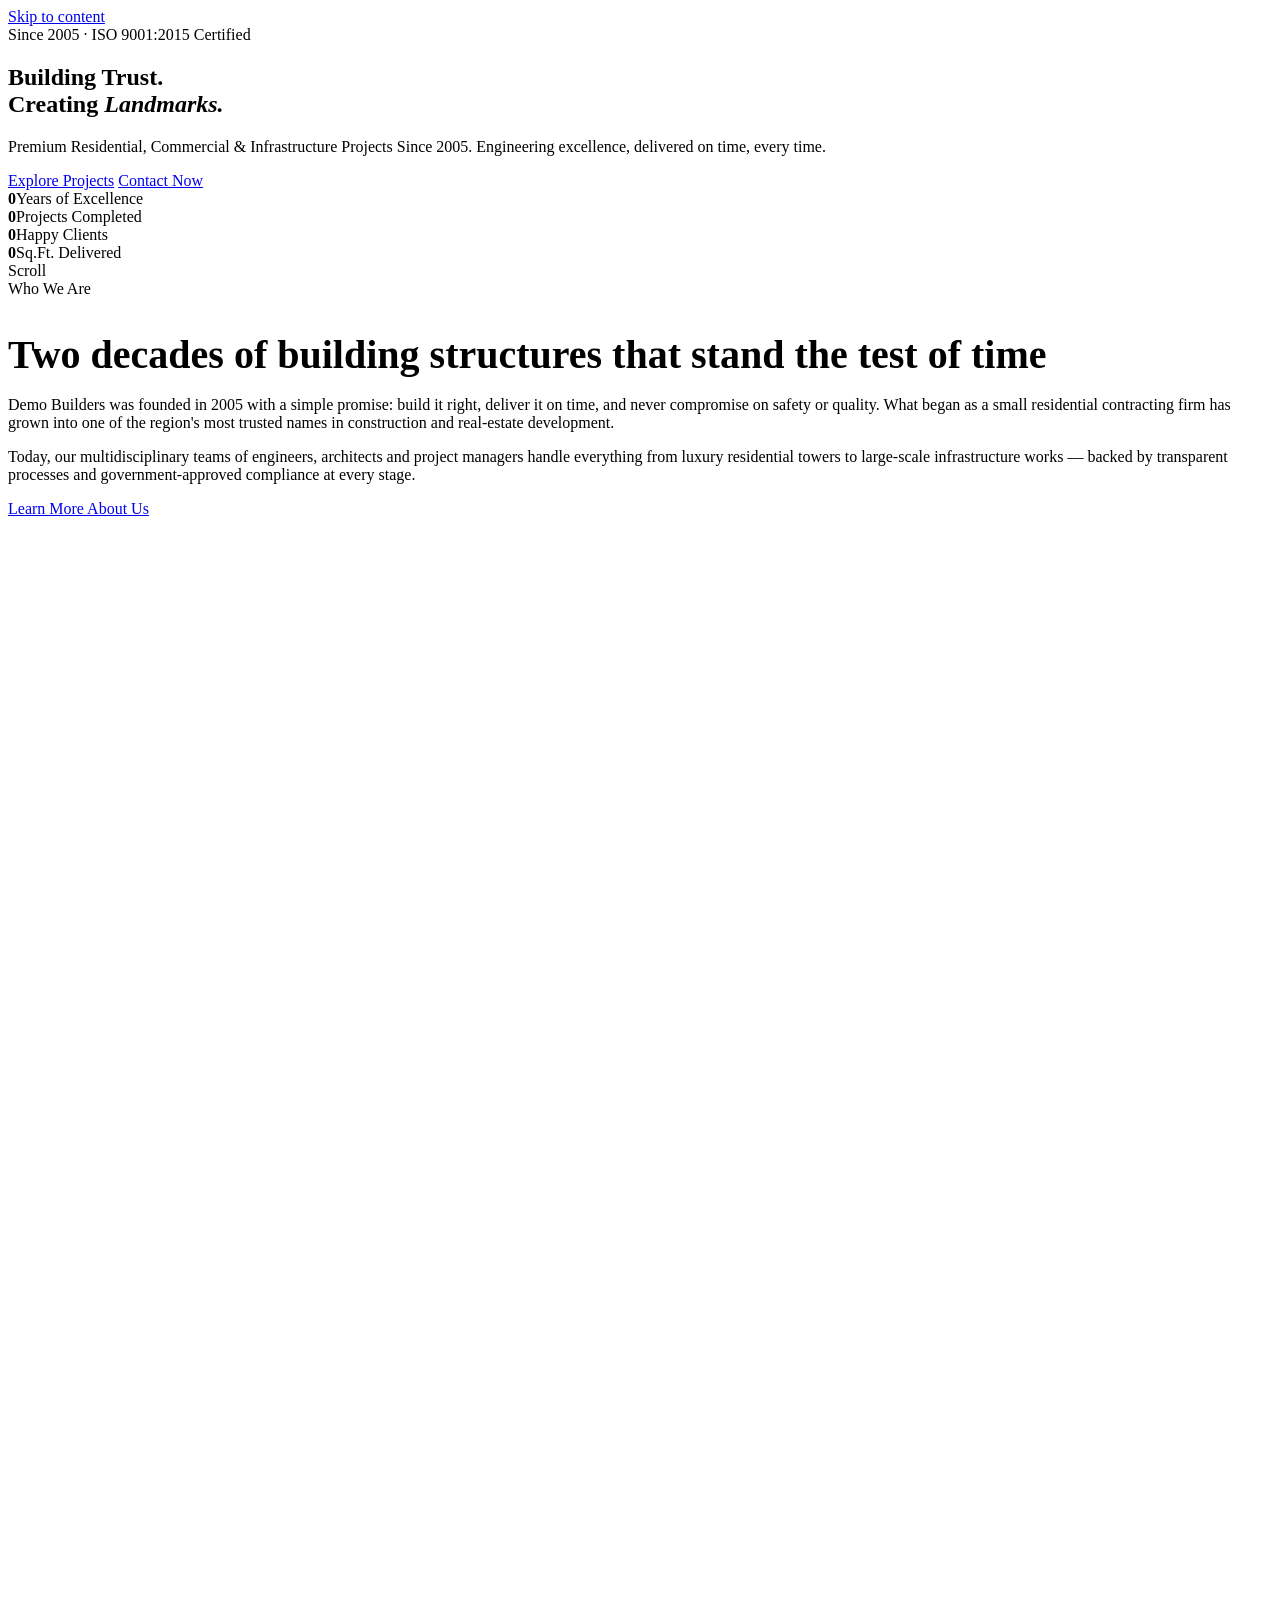
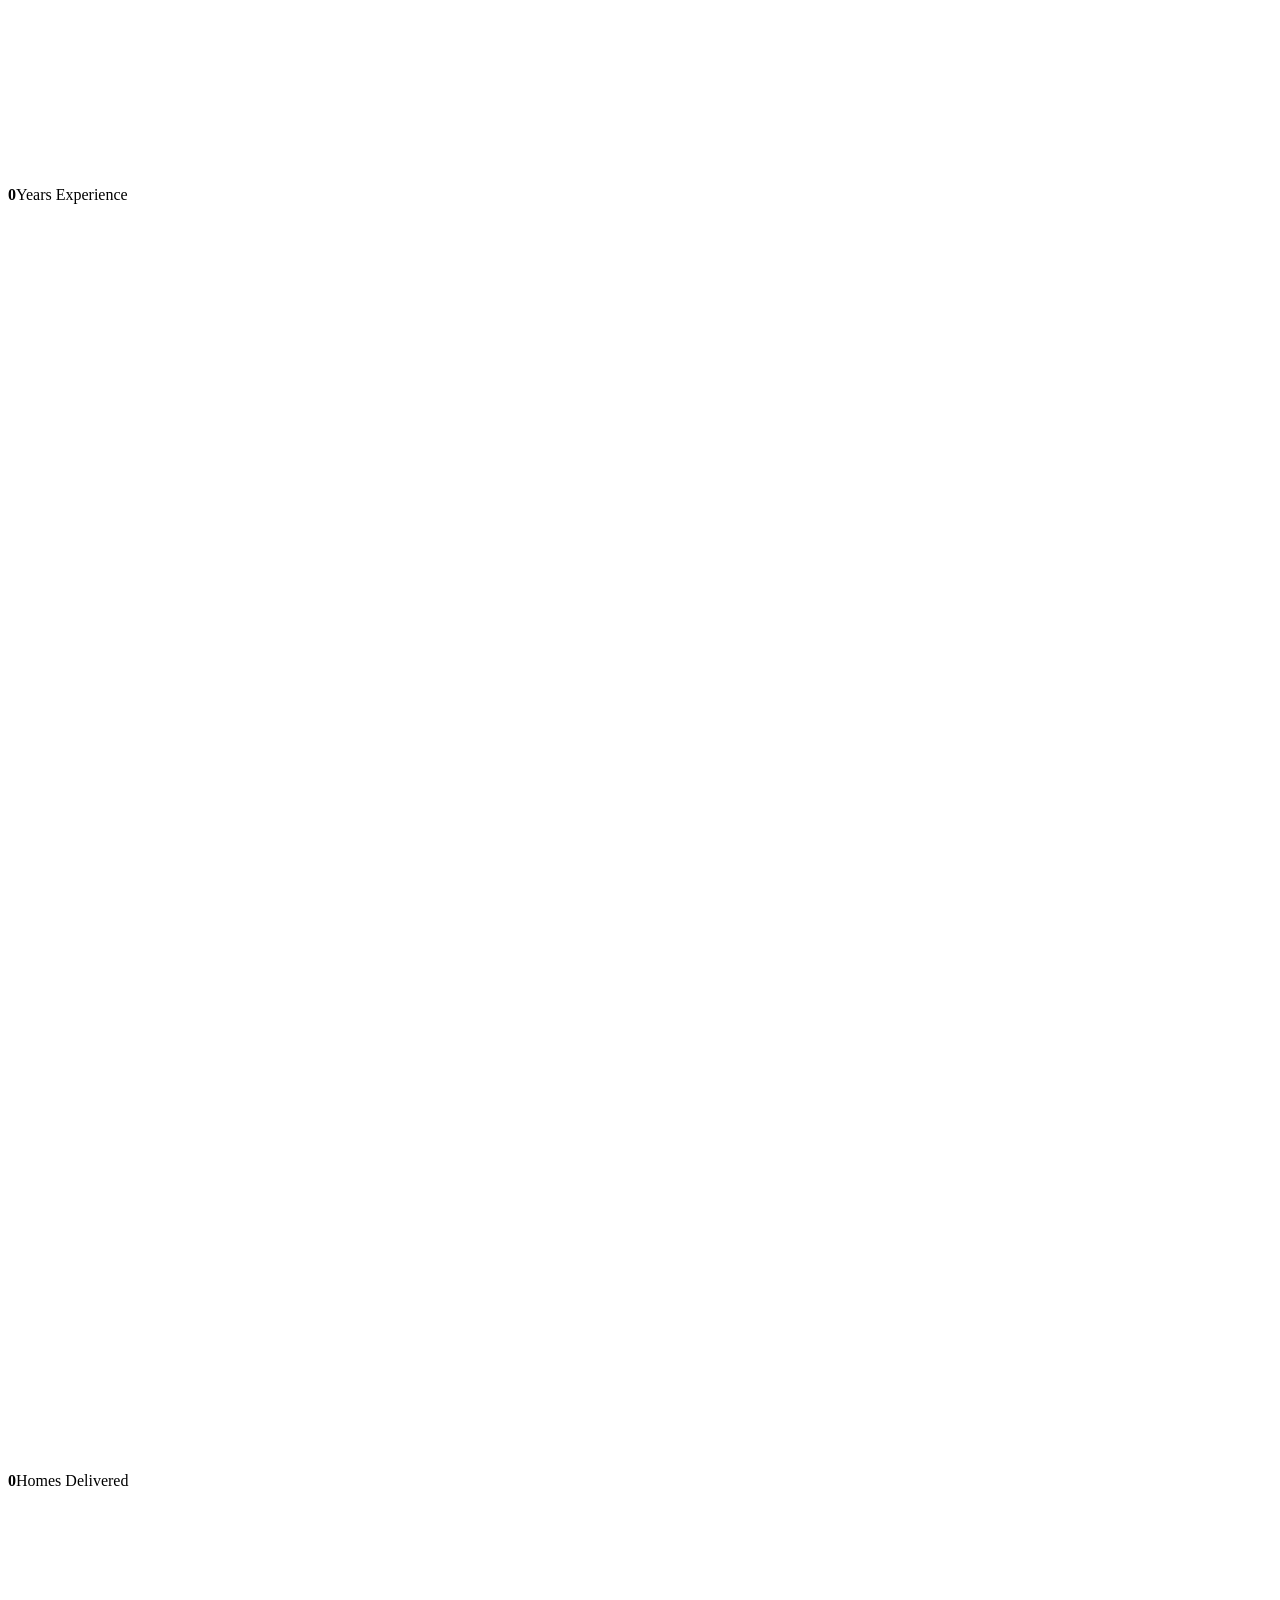
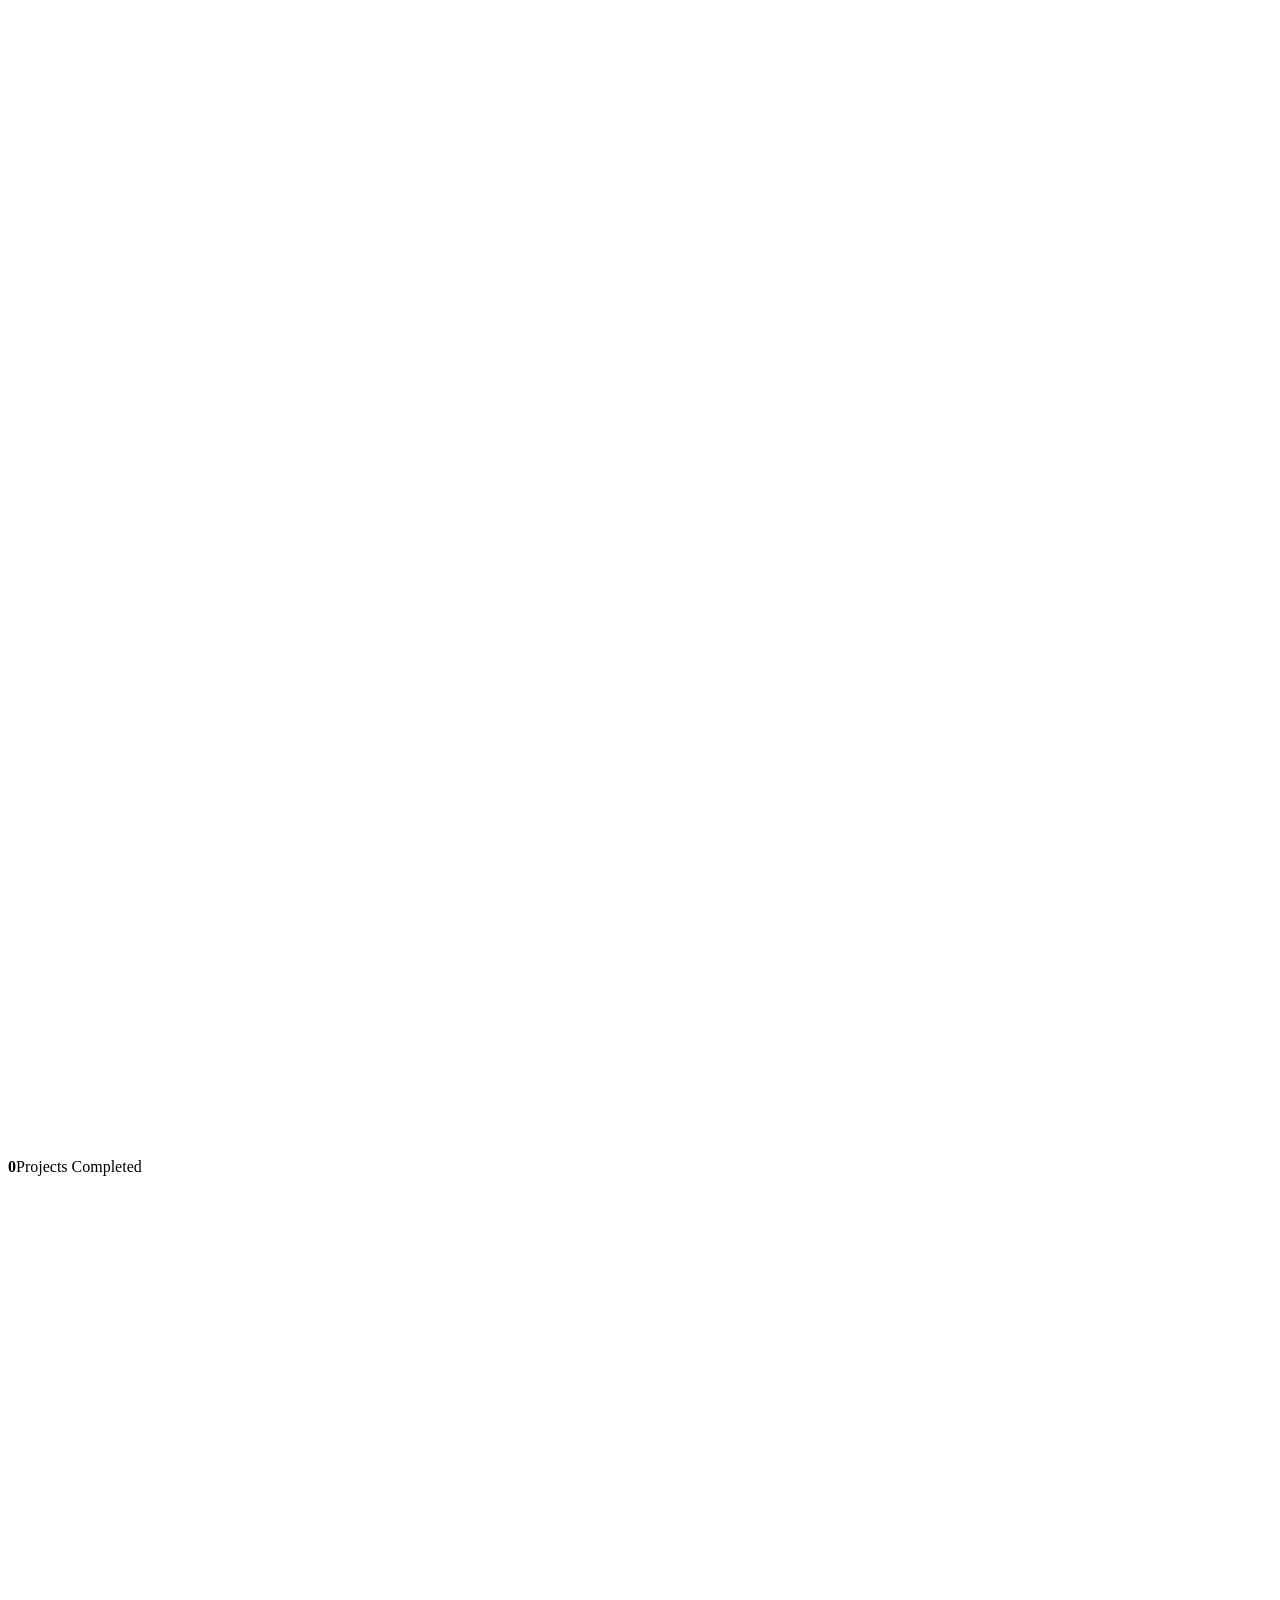
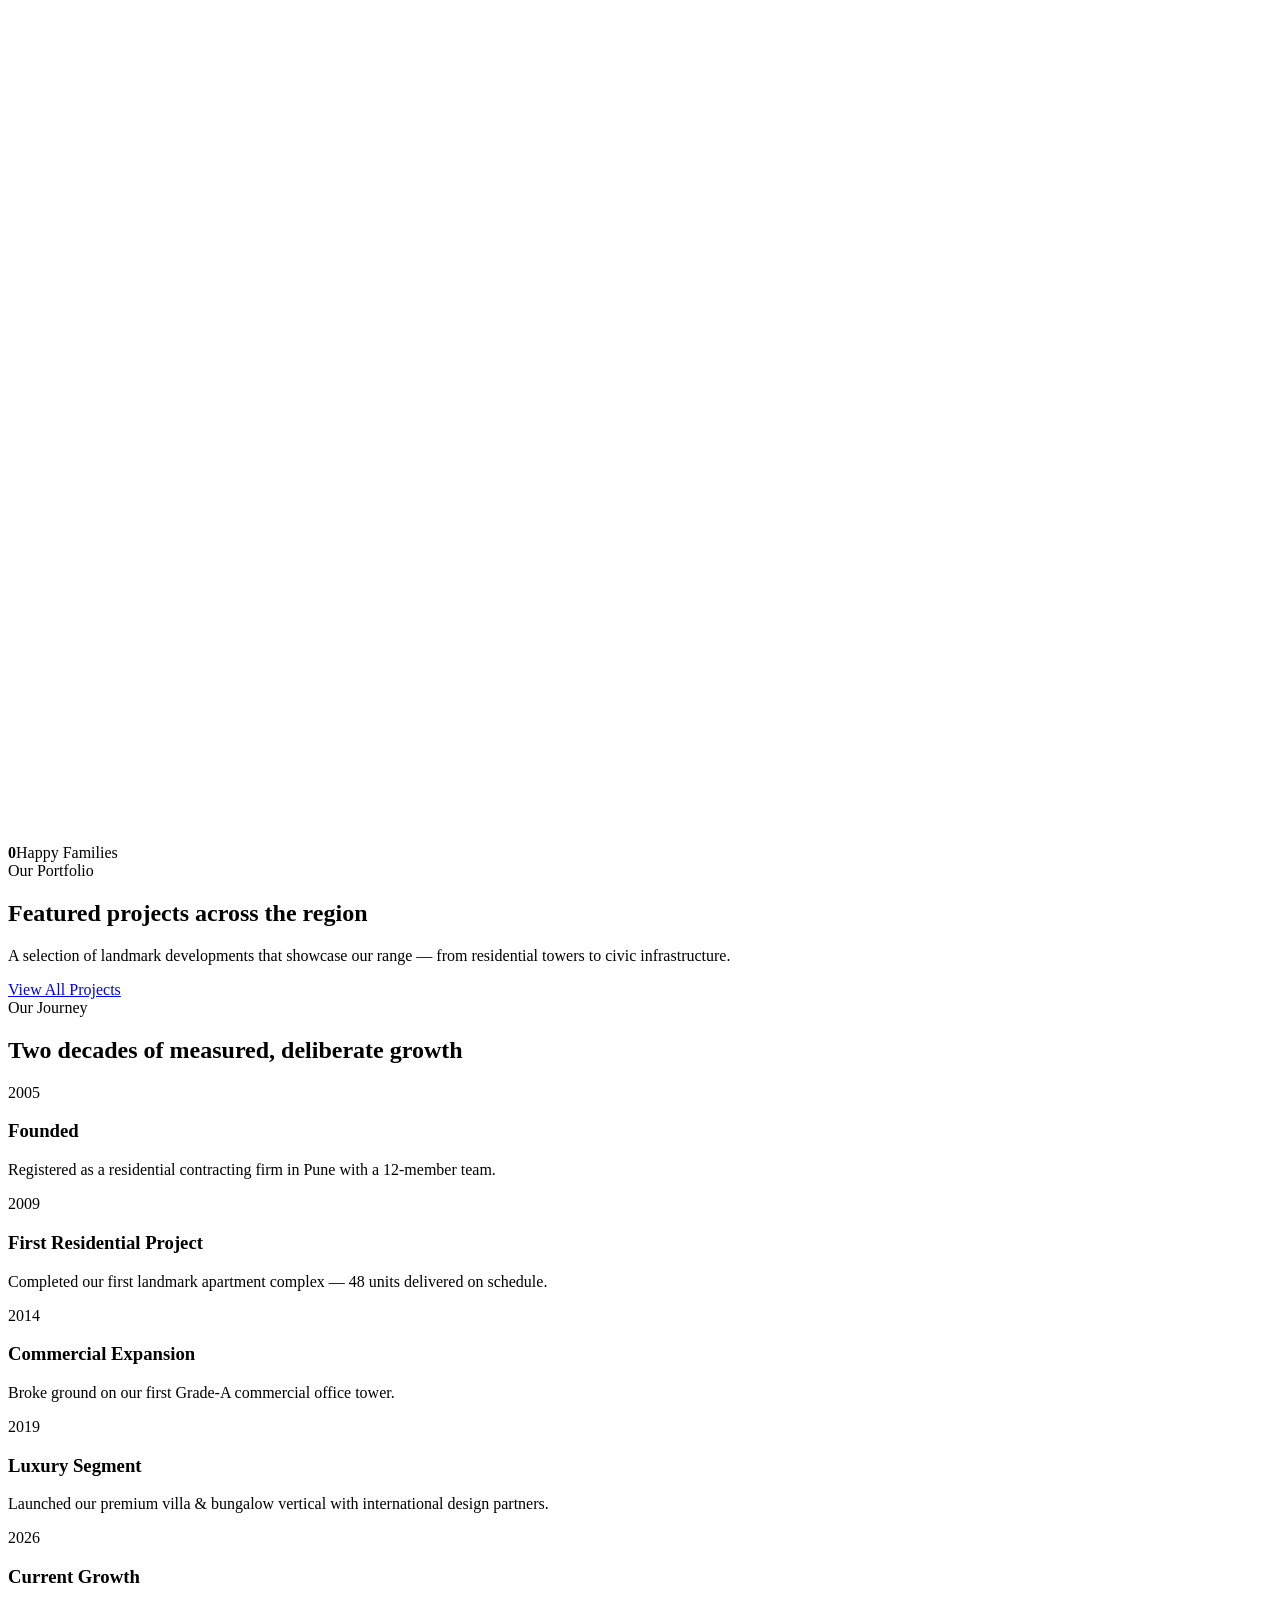
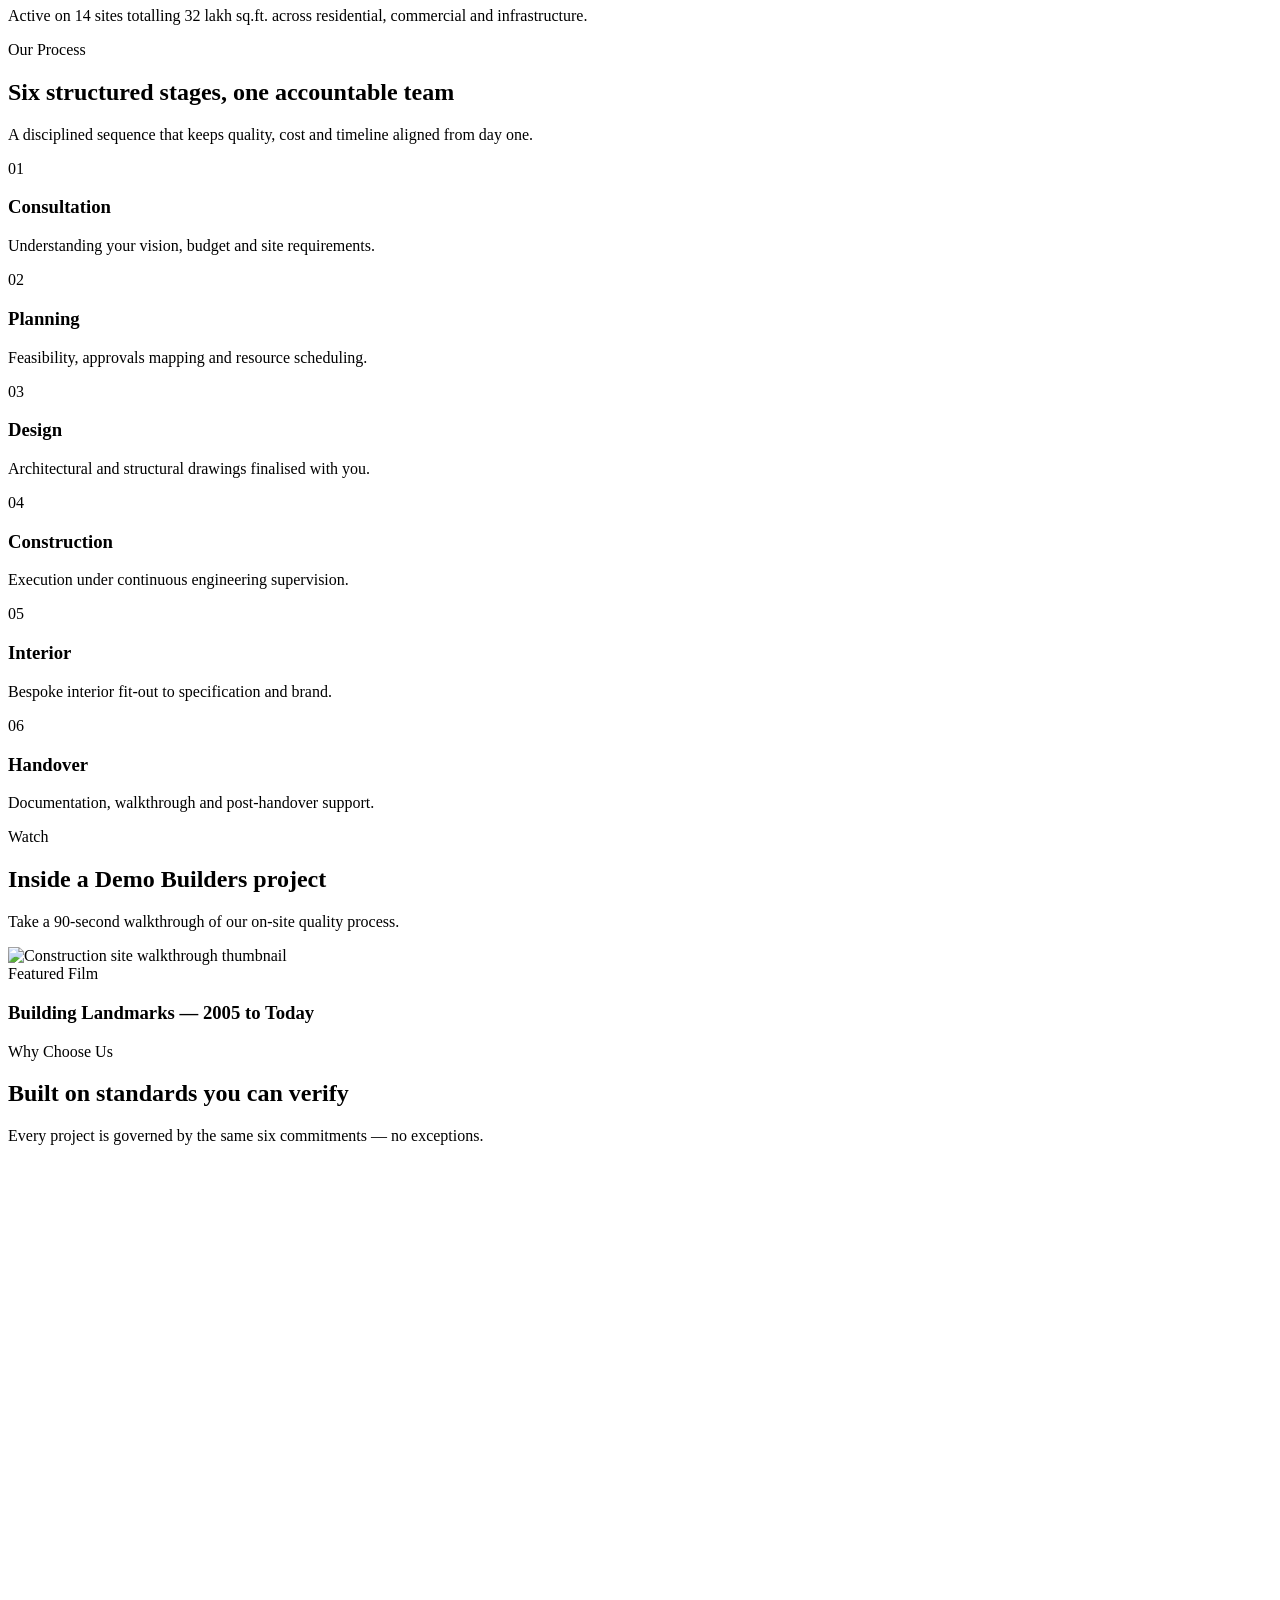
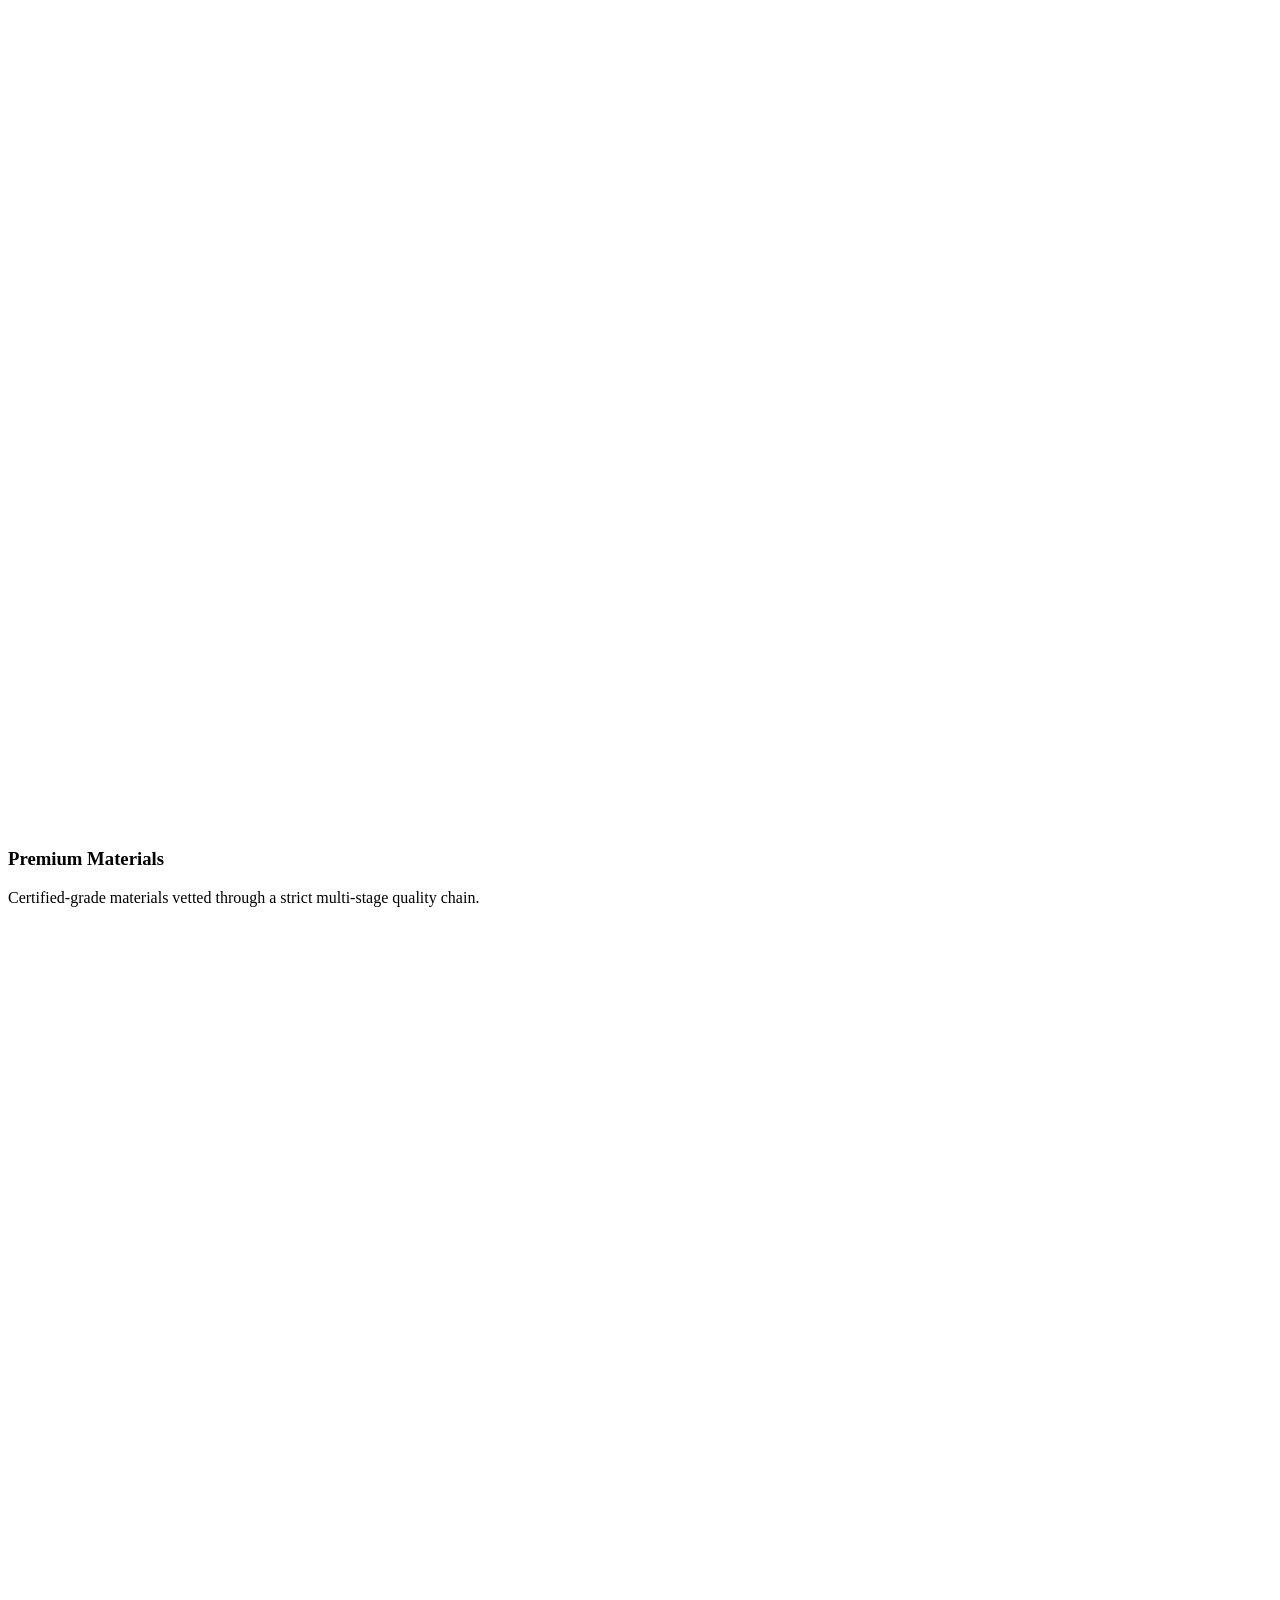
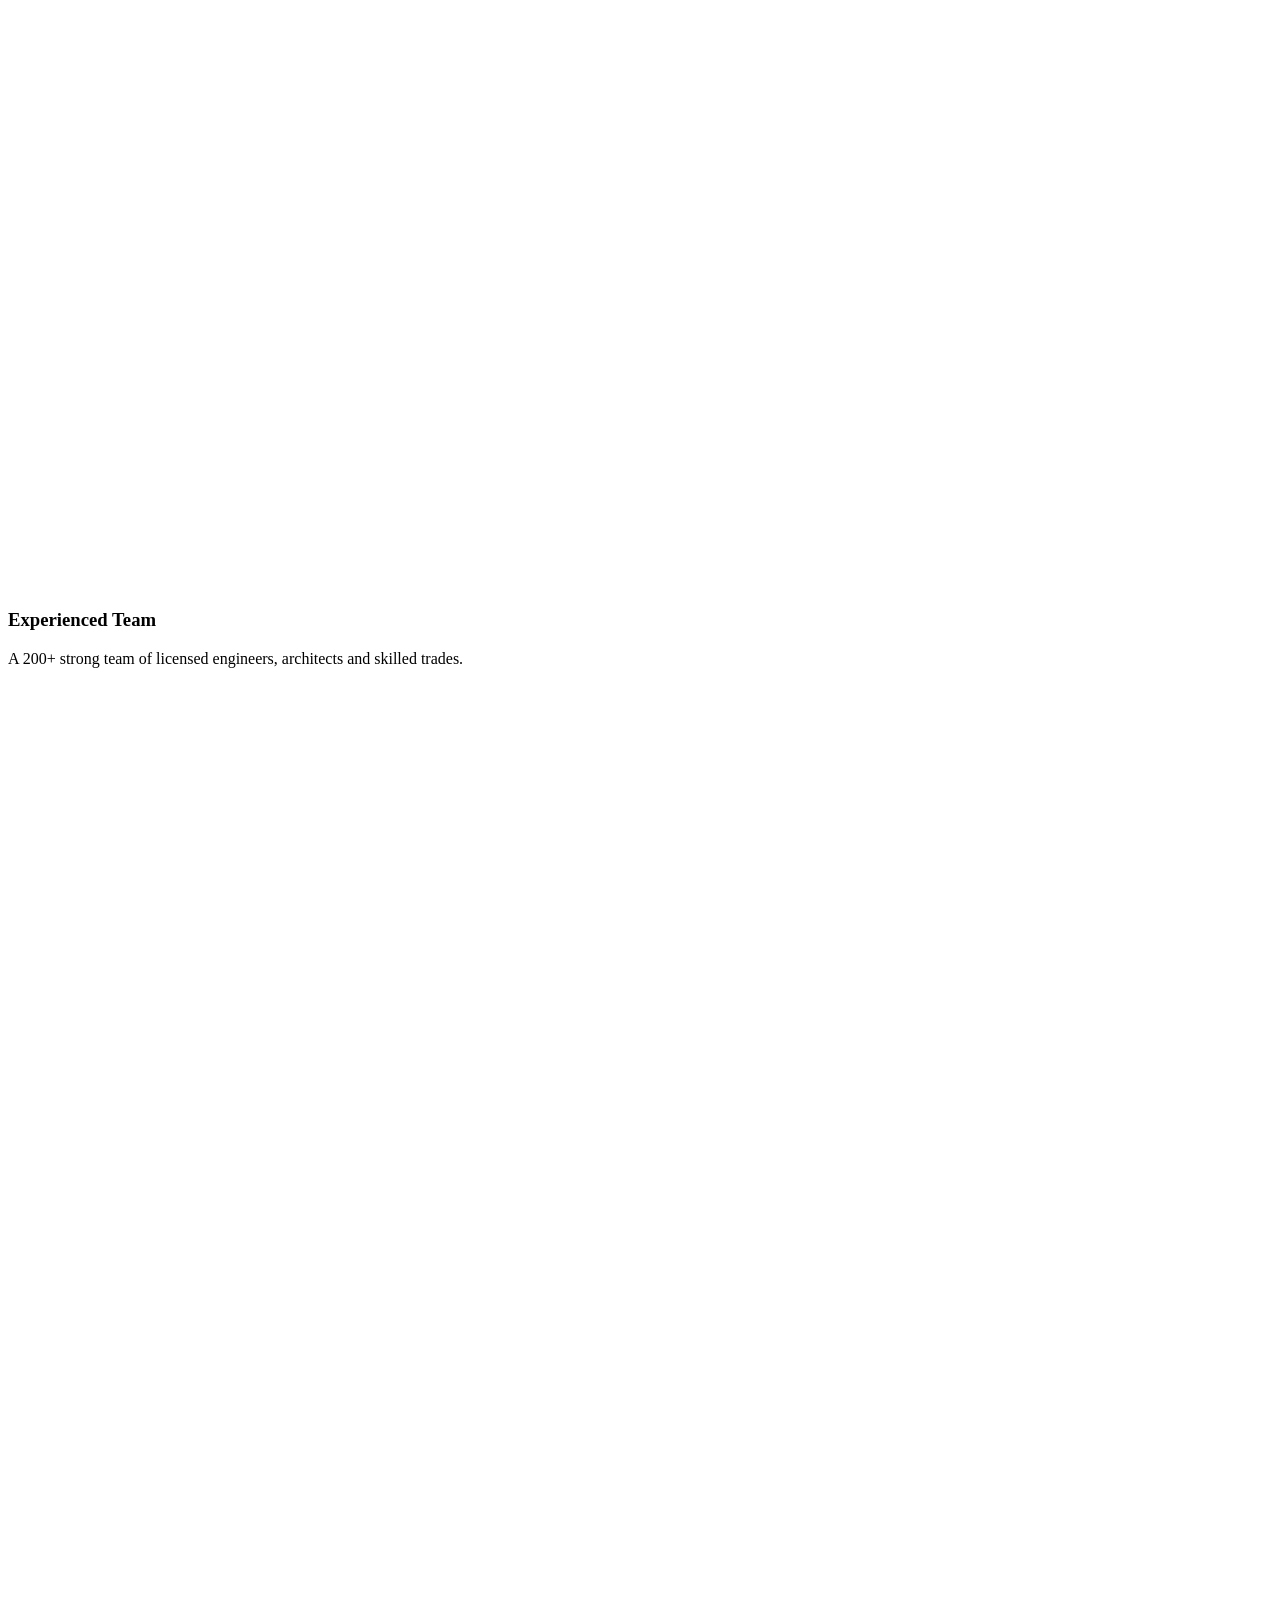
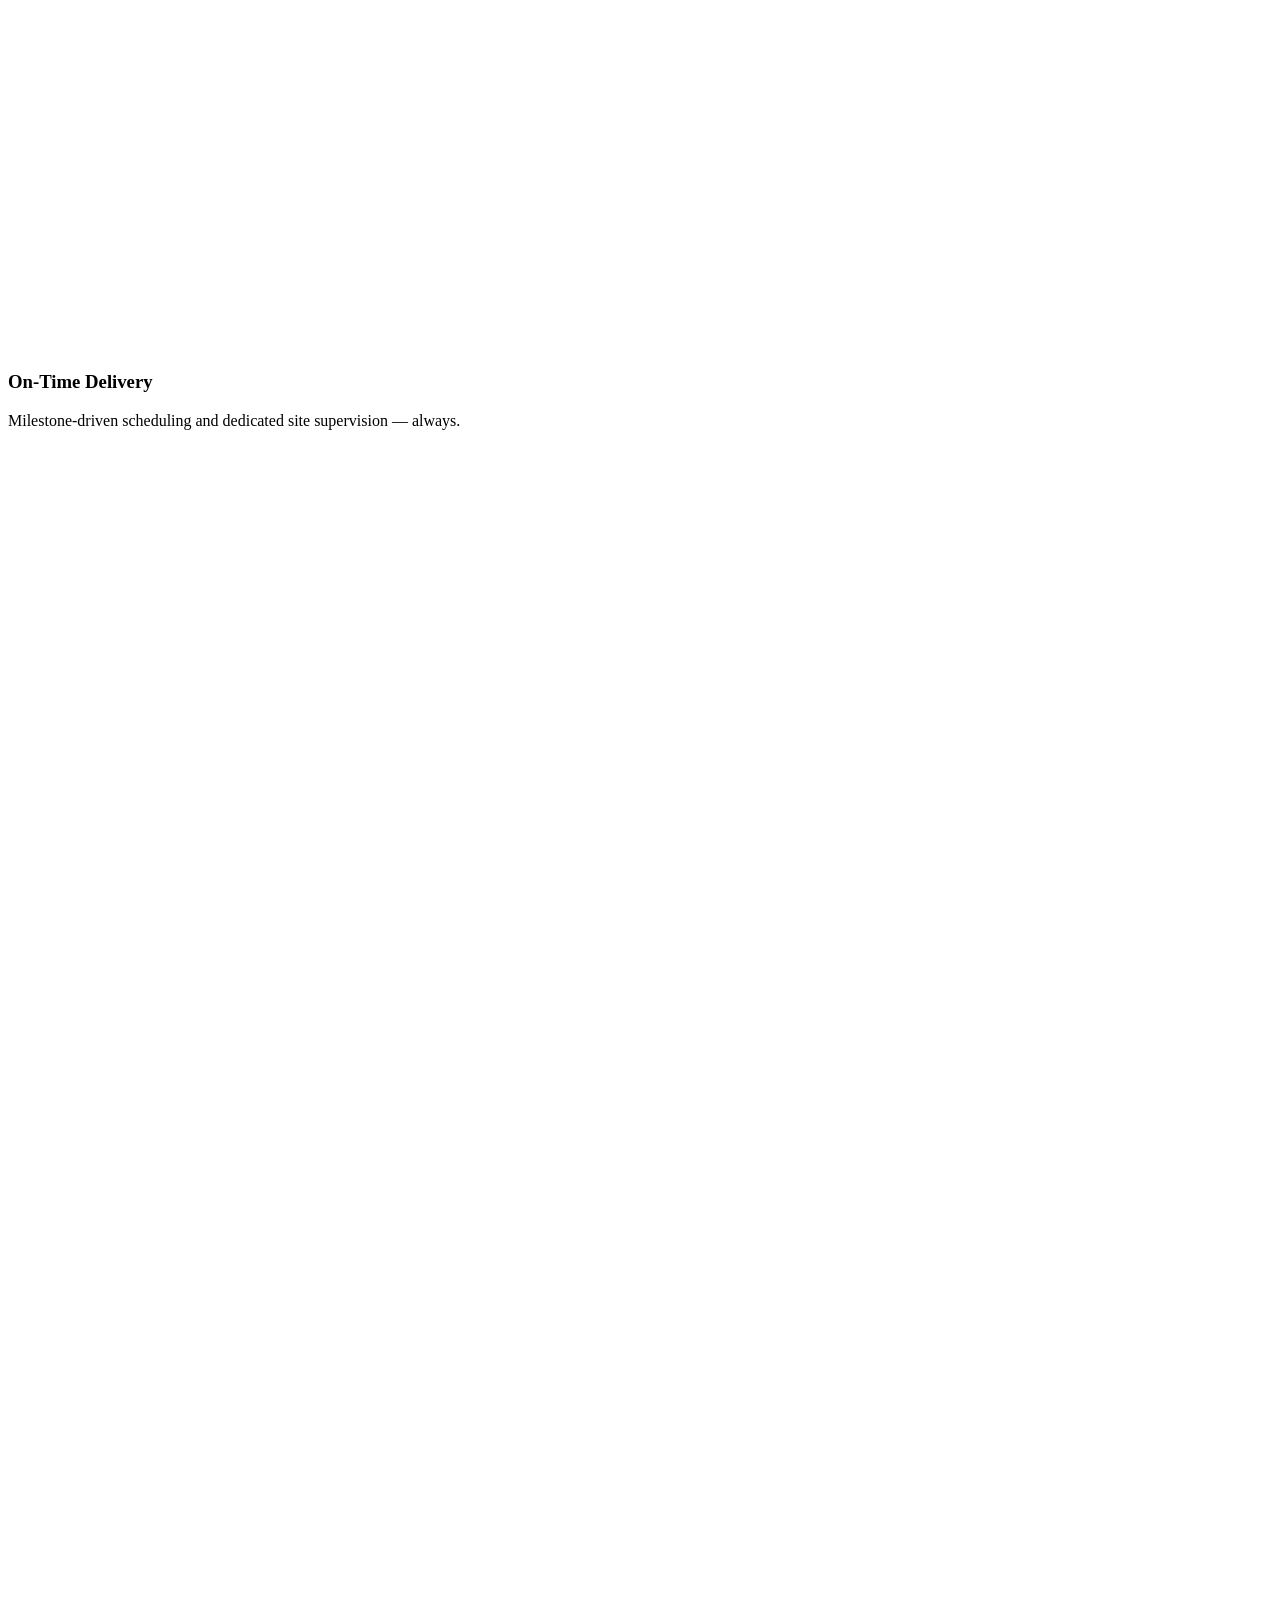
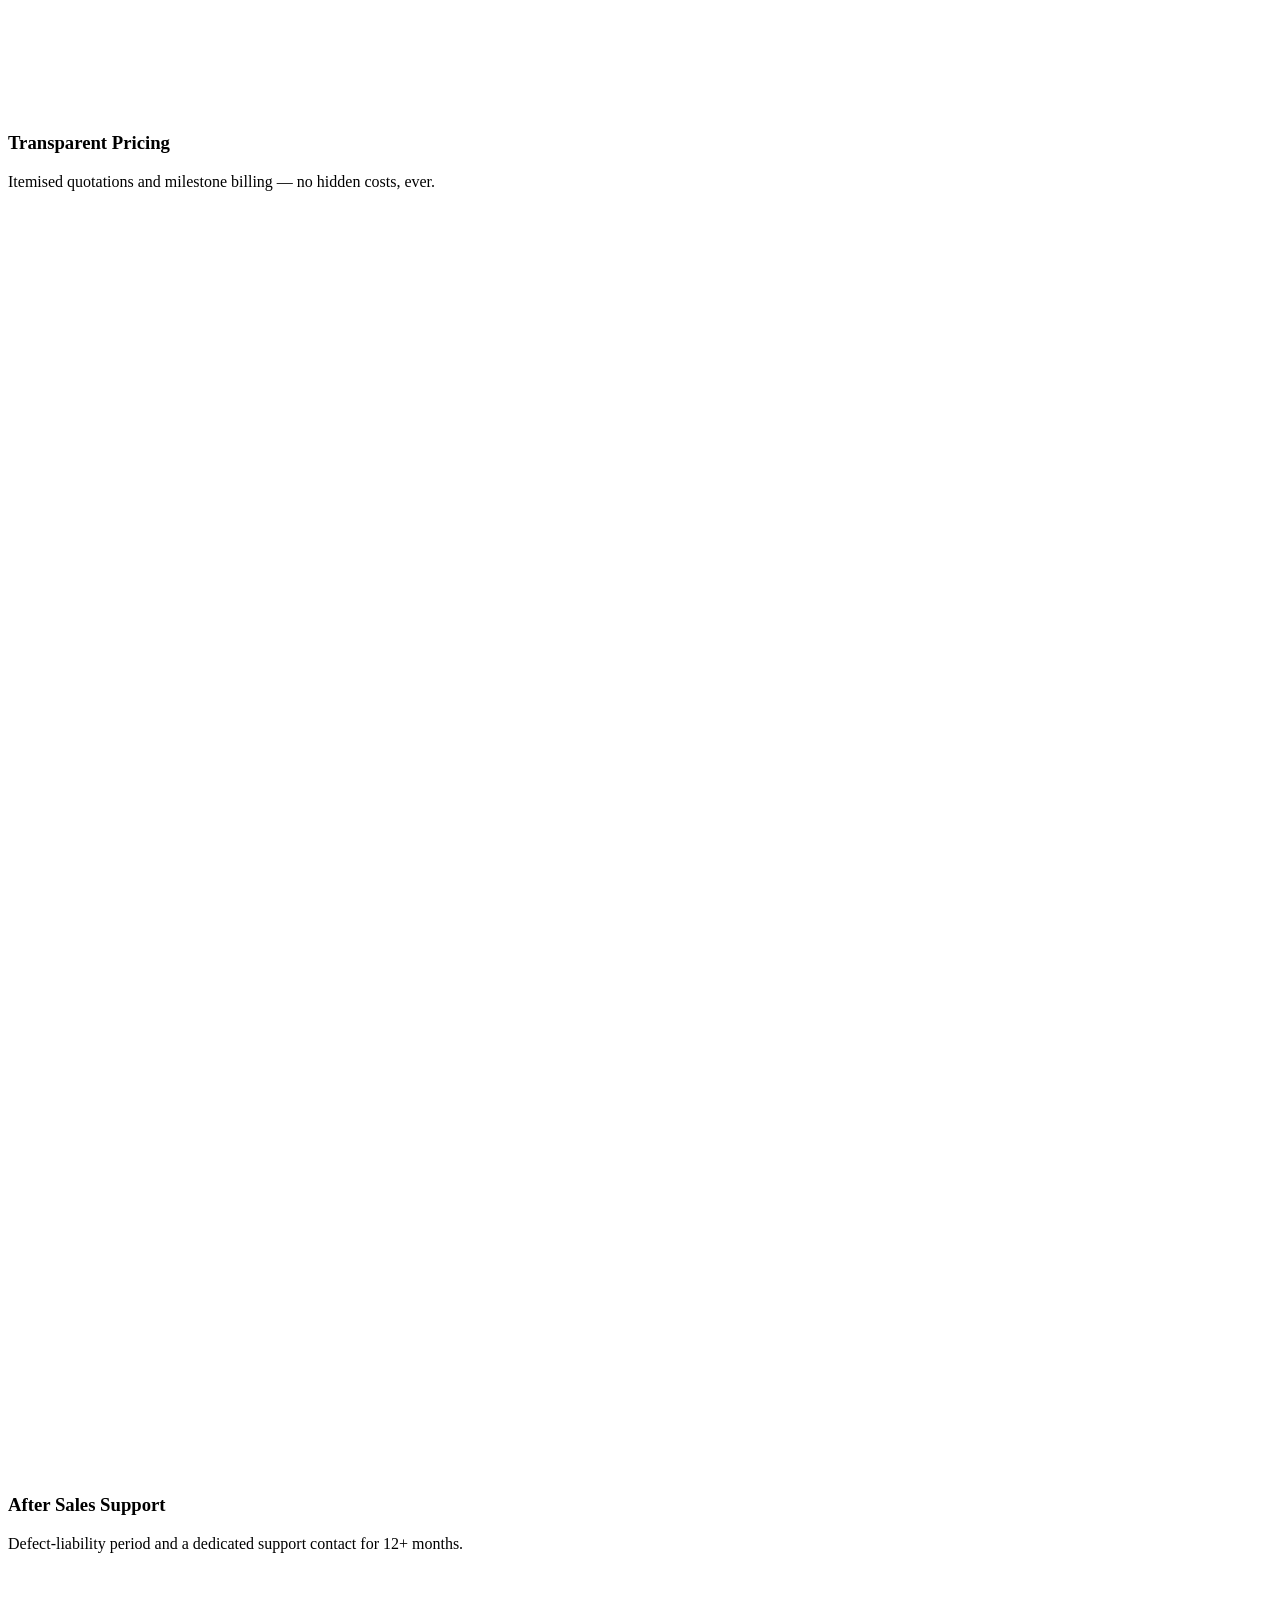
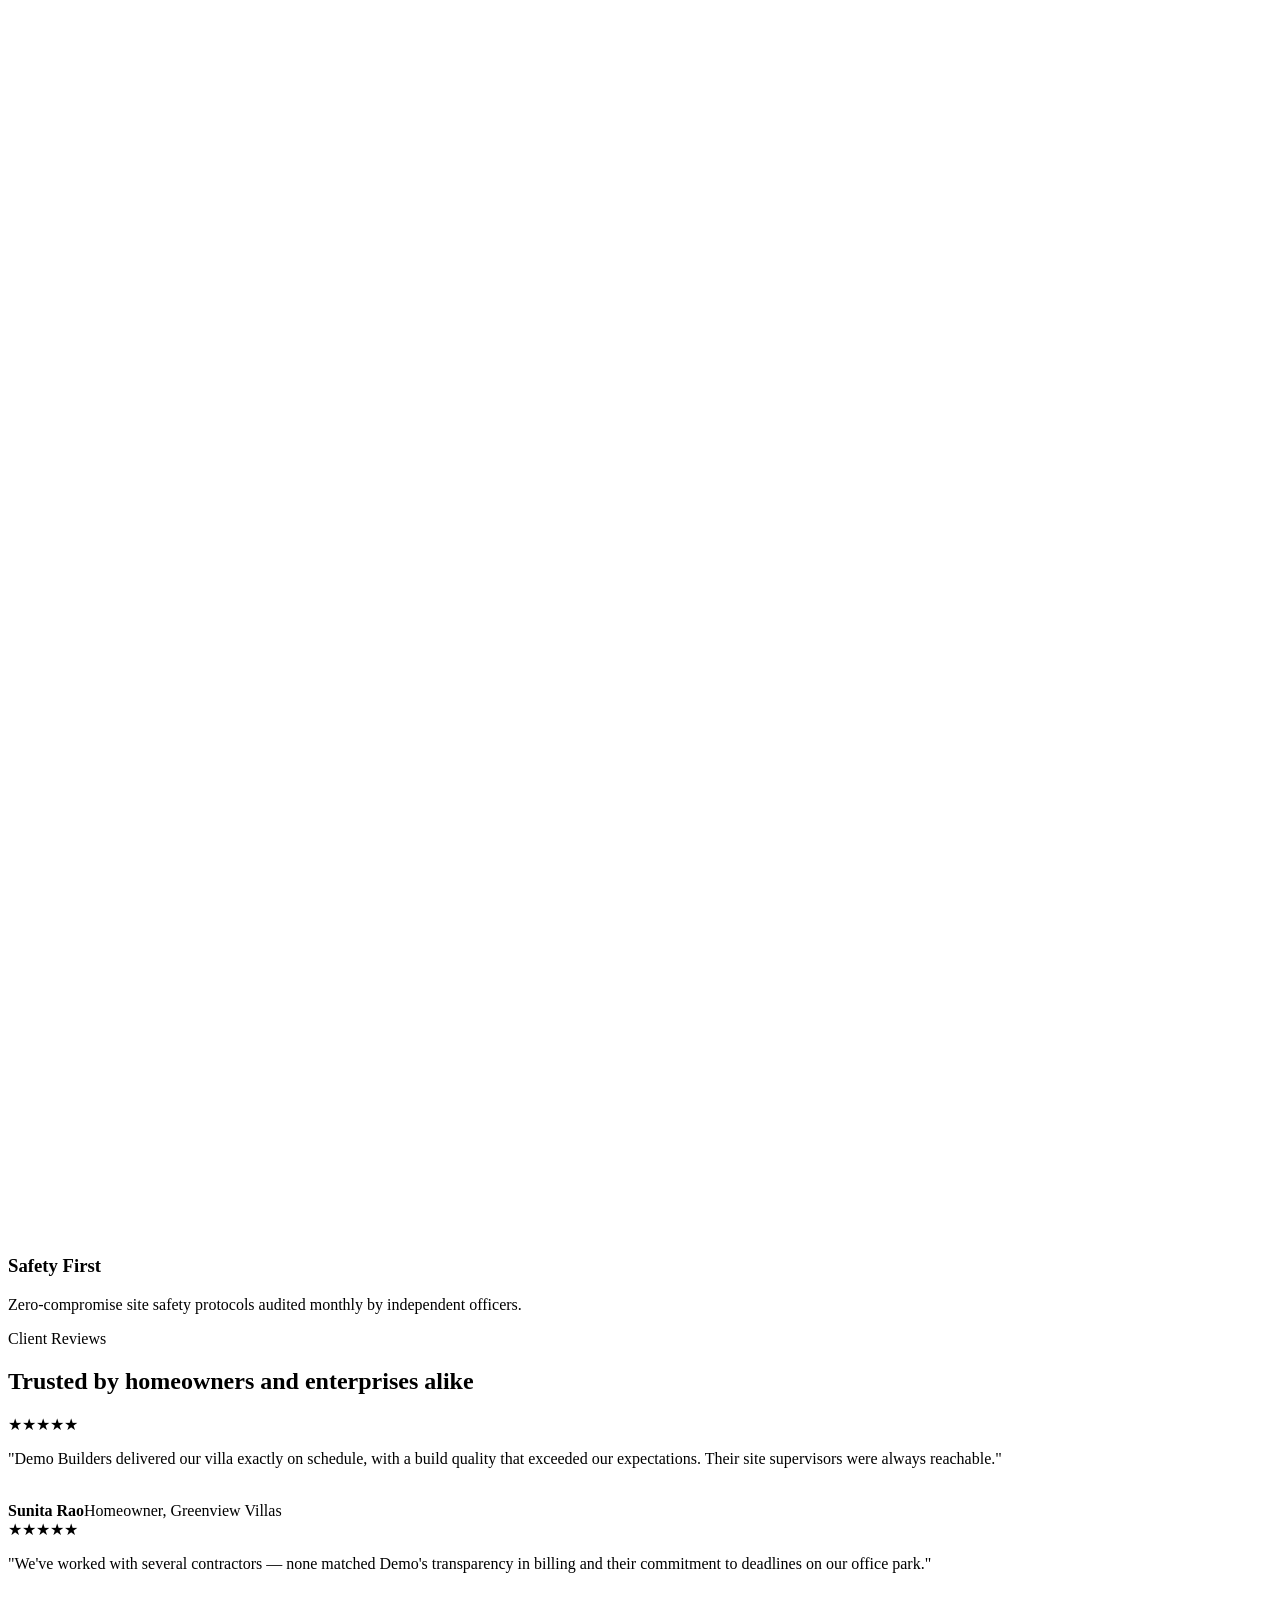
==== pages/index.html @ 952ab298 "Rename index.html to pages/index.html" ====
<!DOCTYPE html>
<html lang="en">
<head>
<meta charset="UTF-8">
<meta name="viewport" content="width=device-width, initial-scale=1.0">
<title>Demo Builders | Premium Construction & Real Estate Development Since 2005</title>
<meta name="description" content="Demo Builders — premier construction and real-estate development delivering residential, commercial and infrastructure projects since 2005. On-time delivery, quality materials, government-approved processes.">
<meta name="keywords" content="construction company, real estate developer, residential, commercial, infrastructure, interior design, renovation, Demo Builders">
<meta name="robots" content="index, follow">
<meta property="og:title" content="Demo Builders | Building Trust. Creating Landmarks.">
<meta property="og:description" content="Premium Residential, Commercial & Infrastructure Projects Since 2005.">
<meta property="og:type" content="website">
<link rel="canonical" href="index.html">
<link rel="preconnect" href="https://fonts.googleapis.com">
<link rel="preconnect" href="https://fonts.gstatic.com" crossorigin>
<link href="https://fonts.googleapis.com/css2?family=Fraunces:opsz,wght@9..144,300;9..144,400;9..144,500;9..144,600;9..144,700&family=Inter:wght@400;500;600;700;800&display=swap" rel="stylesheet">
<link rel="stylesheet" href="assets/styles.css">
<script type="application/ld+json">
{"@context":"https://schema.org","@type":"GeneralContractor","name":"Demo Builders","url":"/","telephone":"+91-78418-11323","priceRange":"$$$","address":{"@type":"PostalAddress","streetAddress":"Barafpada, Virar East","addressLocality":"Vasai-Virar","addressRegion":"Maharashtra","postalCode":"401305","addressCountry":"IN"},"foundingDate":"2005","areaServed":"IN"}
</script>
</head>
<body data-page="home">
<div data-include="preloader"></div>
<a href="#main" class="skip-link">Skip to content</a>
<div data-include="nav"></div>

<main id="main">

<!-- HERO -->
<section id="hero">
  <span class="hero-corner tl"></span>
  <span class="hero-corner br"></span>
  <div class="container hero-inner">
    <div class="hero-tag"><span class="dot"></span> Since 2005 · ISO 9001:2015 Certified</div>
    <h1>Building Trust.<br>Creating <em>Landmarks.</em></h1>
    <p class="sub">Premium Residential, Commercial &amp; Infrastructure Projects Since 2005. Engineering excellence, delivered on time, every time.</p>
    <div class="hero-ctas">
      <a href="projects.html" class="btn btn-gold">Explore Projects</a>
      <a href="contact.html" class="btn btn-outline">Contact Now</a>
    </div>
    <div class="hero-stats">
      <div class="hs"><strong data-count="20" data-suffix="+">0</strong><span>Years of Excellence</span></div>
      <div class="hs"><strong data-count="240" data-suffix="+">0</strong><span>Projects Completed</span></div>
      <div class="hs"><strong data-count="1800" data-suffix="+">0</strong><span>Happy Clients</span></div>
      <div class="hs"><strong data-count="12" data-suffix="M+">0</strong><span>Sq.Ft. Delivered</span></div>
    </div>
  </div>
  <div class="scroll-cue"><span>Scroll</span><span class="line"></span></div>
</section>

<!-- OVERVIEW -->
<section id="overview" class="section-pad">
  <div class="container overview-grid">
    <div class="overview-copy reveal">
      <div class="eyebrow">Who We Are</div>
      <h2 style="font-size:clamp(28px,4vw,40px); margin-bottom:18px;">Two decades of building structures that stand the test of time</h2>
      <p>Demo Builders was founded in 2005 with a simple promise: build it right, deliver it on time, and never compromise on safety or quality. What began as a small residential contracting firm has grown into one of the region's most trusted names in construction and real-estate development.</p>
      <p>Today, our multidisciplinary teams of engineers, architects and project managers handle everything from luxury residential towers to large-scale infrastructure works — backed by transparent processes and government-approved compliance at every stage.</p>
      <a href="about.html" class="btn btn-navy mt-40">Learn More About Us</a>
    </div>
    <div class="stat-grid reveal reveal-stagger">
      <div class="stat-card" style="--i:0">
        <div class="stat-icon"><svg viewBox="0 0 24 24" fill="none" stroke-width="1.8" stroke-linecap="round"><path d="M12 2l8 4v6c0 5-3.5 8.5-8 10-4.5-1.5-8-5-8-10V6l8-4z"/></svg></div>
        <strong data-count="20" data-suffix="+">0</strong><span>Years Experience</span>
      </div>
      <div class="stat-card" style="--i:1">
        <div class="stat-icon"><svg viewBox="0 0 24 24" fill="none" stroke-width="1.8" stroke-linecap="round"><path d="M3 21h18M5 21V7l7-4 7 4v14M9 21v-6h6v6"/></svg></div>
        <strong data-count="150" data-suffix="+">0</strong><span>Homes Delivered</span>
      </div>
      <div class="stat-card" style="--i:2">
        <div class="stat-icon"><svg viewBox="0 0 24 24" fill="none" stroke-width="1.8" stroke-linecap="round"><path d="M17 21v-2a4 4 0 0 0-4-4H5a4 4 0 0 0-4 4v2M9 11a4 4 0 1 0 0-8 4 4 0 0 0 0 8z"/></svg></div>
        <strong data-count="35" data-suffix="+">0</strong><span>Projects Completed</span>
      </div>
      <div class="stat-card" style="--i:3">
        <div class="stat-icon"><svg viewBox="0 0 24 24" fill="none" stroke-width="1.8" stroke-linecap="round"><path d="M3 3h18v18H3zM3 9h18M9 21V9"/></svg></div>
        <strong data-count="500" data-suffix="+">0</strong><span>Happy Families</span>
      </div>
    </div>
  </div>
</section>

<!-- FEATURED PROJECTS (dynamic from data.js) -->
<section id="projects" class="section-pad" style="background:var(--paper);">
  <div class="container">
    <div class="section-head center reveal">
      <div class="eyebrow">Our Portfolio</div>
      <h2>Featured projects across the region</h2>
      <p>A selection of landmark developments that showcase our range — from residential towers to civic infrastructure.</p>
    </div>
    <div class="projects-grid reveal reveal-stagger" id="featuredProjects"></div>
    <div class="text-center mt-40">
      <a href="projects.html" class="btn btn-ghost">View All Projects</a>
    </div>
  </div>
</section>

<!-- COMPANY TIMELINE -->
<section class="section-pad">
  <div class="container">
    <div class="section-head center reveal">
      <div class="eyebrow">Our Journey</div>
      <h2>Two decades of measured, deliberate growth</h2>
    </div>
    <div class="timeline reveal">
      <div class="tl-item"><div class="tl-year">2005</div><h3>Founded</h3><p>Registered as a residential contracting firm in Pune with a 12-member team.</p></div>
      <div class="tl-item"><div class="tl-year">2009</div><h3>First Residential Project</h3><p>Completed our first landmark apartment complex — 48 units delivered on schedule.</p></div>
      <div class="tl-item"><div class="tl-year">2014</div><h3>Commercial Expansion</h3><p>Broke ground on our first Grade-A commercial office tower.</p></div>
      <div class="tl-item"><div class="tl-year">2019</div><h3>Luxury Segment</h3><p>Launched our premium villa &amp; bungalow vertical with international design partners.</p></div>
      <div class="tl-item"><div class="tl-year">2026</div><h3>Current Growth</h3><p>Active on 14 sites totalling 32 lakh sq.ft. across residential, commercial and infrastructure.</p></div>
    </div>
  </div>
</section>

<!-- PROCESS -->
<section id="process" class="section-pad">
  <div class="container">
    <div class="section-head center reveal">
      <div class="eyebrow">Our Process</div>
      <h2>Six structured stages, one accountable team</h2>
      <p>A disciplined sequence that keeps quality, cost and timeline aligned from day one.</p>
    </div>
    <div class="process-track reveal">
      <div class="process-line"></div>
      <div class="process-grid">
        <div class="process-step"><div class="proc-num">01</div><h3>Consultation</h3><p>Understanding your vision, budget and site requirements.</p></div>
        <div class="process-step"><div class="proc-num">02</div><h3>Planning</h3><p>Feasibility, approvals mapping and resource scheduling.</p></div>
        <div class="process-step"><div class="proc-num">03</div><h3>Design</h3><p>Architectural and structural drawings finalised with you.</p></div>
        <div class="process-step"><div class="proc-num">04</div><h3>Construction</h3><p>Execution under continuous engineering supervision.</p></div>
        <div class="process-step"><div class="proc-num">05</div><h3>Interior</h3><p>Bespoke interior fit-out to specification and brand.</p></div>
        <div class="process-step"><div class="proc-num">06</div><h3>Handover</h3><p>Documentation, walkthrough and post-handover support.</p></div>
      </div>
    </div>
  </div>
</section>

<!-- FEATURED VIDEO -->
<section class="section-pad" style="background:var(--paper);">
  <div class="container">
    <div class="section-head center reveal">
      <div class="eyebrow">Watch</div>
      <h2>Inside a Demo Builders project</h2>
      <p>Take a 90-second walkthrough of our on-site quality process.</p>
    </div>
    <div class="feat-video reveal" data-video="dQw4w9WgXcQ">
      <img src="https://images.unsplash.com/photo-1503387762-592deb58ef4e?q=80&w=1800&auto=format&fit=crop" alt="Construction site walkthrough thumbnail">
      <span class="play-lg" aria-hidden="true"></span>
      <div class="cap"><span>Featured Film</span><h3>Building Landmarks — 2005 to Today</h3></div>
    </div>
  </div>
</section>

<!-- WHY CHOOSE US -->
<section id="why" class="section-pad">
  <div class="container">
    <div class="section-head center reveal">
      <div class="eyebrow">Why Choose Us</div>
      <h2>Built on standards you can verify</h2>
      <p>Every project is governed by the same six commitments — no exceptions.</p>
    </div>
    <div class="why-grid reveal">
      <div class="why-card"><div class="why-icon"><svg viewBox="0 0 24 24" fill="none" stroke-width="1.8" stroke-linecap="round"><path d="M12 2l8 4v6c0 5-3.5 8.5-8 10-4.5-1.5-8-5-8-10V6l8-4z"/></svg></div><h3>Premium Materials</h3><p>Certified-grade materials vetted through a strict multi-stage quality chain.</p></div>
      <div class="why-card"><div class="why-icon"><svg viewBox="0 0 24 24" fill="none" stroke-width="1.8" stroke-linecap="round"><path d="M17 21v-2a4 4 0 0 0-4-4H5a4 4 0 0 0-4 4v2M9 11a4 4 0 1 0 0-8 4 4 0 0 0 0 8z"/></svg></div><h3>Experienced Team</h3><p>A 200+ strong team of licensed engineers, architects and skilled trades.</p></div>
      <div class="why-card"><div class="why-icon"><svg viewBox="0 0 24 24" fill="none" stroke-width="1.8" stroke-linecap="round"><circle cx="12" cy="12" r="9"/><path d="M12 7v5l3 3"/></svg></div><h3>On-Time Delivery</h3><p>Milestone-driven scheduling and dedicated site supervision — always.</p></div>
      <div class="why-card"><div class="why-icon"><svg viewBox="0 0 24 24" fill="none" stroke-width="1.8" stroke-linecap="round"><path d="M12 1v22M17 5H9.5a3.5 3.5 0 0 0 0 7h5a3.5 3.5 0 0 1 0 7H6"/></svg></div><h3>Transparent Pricing</h3><p>Itemised quotations and milestone billing — no hidden costs, ever.</p></div>
      <div class="why-card"><div class="why-icon"><svg viewBox="0 0 24 24" fill="none" stroke-width="1.8" stroke-linecap="round"><path d="M9 12l2 2 4-4M21 12c0 5-3.5 9-9 10-5.5-1-9-5-9-10V6l9-4 9 4v6z"/></svg></div><h3>After Sales Support</h3><p>Defect-liability period and a dedicated support contact for 12+ months.</p></div>
      <div class="why-card"><div class="why-icon"><svg viewBox="0 0 24 24" fill="none" stroke-width="1.8" stroke-linecap="round"><path d="M12 22s8-4 8-11V5l-8-3-8 3v6c0 7 8 11 8 11z"/></svg></div><h3>Safety First</h3><p>Zero-compromise site safety protocols audited monthly by independent officers.</p></div>
    </div>
  </div>
</section>

<!-- TESTIMONIALS -->
<section id="testimonials" class="section-pad">
  <div class="container">
    <div class="section-head center reveal">
      <div class="eyebrow">Client Reviews</div>
      <h2>Trusted by homeowners and enterprises alike</h2>
    </div>
    <div class="t-carousel reveal">
      <div class="t-track">
        <div class="t-slides" id="tSlides">
          <div class="t-slide"><div class="t-card">
            <div class="t-stars">★★★★★</div>
            <p class="quote">"Demo Builders delivered our villa exactly on schedule, with a build quality that exceeded our expectations. Their site supervisors were always reachable."</p>
            <div class="t-person"><img loading="lazy" src="https://images.unsplash.com/photo-1544005313-94ddf0286df2?q=80&w=200&auto=format&fit=crop" alt=""><div class="info"><strong>Sunita Rao</strong><span>Homeowner, Greenview Villas</span></div></div>
          </div></div>
          <div class="t-slide"><div class="t-card">
            <div class="t-stars">★★★★★</div>
            <p class="quote">"We've worked with several contractors — none matched Demo's transparency in billing and their commitment to deadlines on our office park."</p>
            <div class="t-person"><img loading="lazy" src="https://images.unsplash.com/photo-1560250097-0b93528c311a?q=80&w=200&auto=format&fit=crop" alt=""><div class="info"><strong>Arjun Kapoor</strong><span>Director, Meridian Business Park</span></div></div>
          </div></div>
          <div class="t-slide"><div class="t-card">
            <div class="t-stars">★★★★★</div>
            <p class="quote">"From design to handover, the entire process felt structured and professional. Quality inspections were thorough — exactly what you want for a long-term investment."</p>
            <div class="t-person"><img loading="lazy" src="https://images.unsplash.com/photo-1573497019940-1c28c88b4f3e?q=80&w=200&auto=format&fit=crop" alt=""><div class="info"><strong>Meera Joshi</strong><span>Investor, Horizon Residency</span></div></div>
          </div></div>
        </div>
      </div>
      <div class="t-controls">
        <button id="tPrev" aria-label="Previous"><svg viewBox="0 0 24 24" fill="none" stroke="currentColor" stroke-width="2"><path d="M15 18l-6-6 6-6"/></svg></button>
        <button id="tNext" aria-label="Next"><svg viewBox="0 0 24 24" fill="none" stroke="currentColor" stroke-width="2"><path d="M9 18l6-6-6-6"/></svg></button>
      </div>
    </div>
  </div>
</section>

<!-- FAQ -->
<section class="section-pad">
  <div class="container" id="faq">
    <div class="section-head center reveal">
      <div class="eyebrow">FAQs</div>
      <h2>Common questions, answered</h2>
    </div>
    <div class="reveal">
      <div class="faq-item open"><button class="faq-q">How long does a typical residential project take? <span class="plus"></span></button><div class="faq-a"><p>Depending on scale, a mid-sized villa or apartment block typically takes 14–22 months from groundbreaking to handover, including approvals.</p></div></div>
      <div class="faq-item"><button class="faq-q">Do you provide fixed-price contracts? <span class="plus"></span></button><div class="faq-a"><p>Yes. We offer itemised, fixed-price quotations with milestone-based billing so there are no surprise costs during construction.</p></div></div>
      <div class="faq-item"><button class="faq-q">Are your projects government approved? <span class="plus"></span></button><div class="faq-a"><p>All our projects follow documented, government-compliant approval workflows, and we handle the regulatory paperwork on your behalf.</p></div></div>
      <div class="faq-item"><button class="faq-q">Can you handle both design and construction? <span class="plus"></span></button><div class="faq-a"><p>Yes — our design-and-build model means architecture, structural engineering and execution are managed under one accountable team.</p></div></div>
      <div class="faq-item"><button class="faq-q">What is included in post-handover support? <span class="plus"></span></button><div class="faq-a"><p>We provide a defect-liability period, documentation handover, and a dedicated support contact for at least 12 months after completion.</p></div></div>
    </div>
  </div>
</section>

</main>

<div data-include="footer"></div>
<div data-include="fabs"></div>

<div id="videoModal"><div class="vm-inner"><button class="vm-close" aria-label="Close">✕</button><iframe allow="autoplay; encrypted-media" allowfullscreen></iframe></div></div>

<script src="assets/data.js"></script>
<script src="assets/main.js"></script>
<script>
  // Render featured projects (first 6)
  (function(){
    const grid = document.getElementById('featuredProjects');
    if (!grid || !window.DEMO_PROJECTS) return;
    grid.innerHTML = DEMO_PROJECTS.slice(0,6).map((p,i)=>`
      <div class="project-card" style="--i:${i}">
        <div class="project-img">
          <span class="status-pill ${p.status}">${p.status}</span>
          <span class="type-pill">${p.type}</span>
          <img loading="lazy" src="${p.hero}" alt="${p.name}">
        </div>
        <div class="project-body">
          <div class="project-loc"><svg viewBox="0 0 24 24" fill="none" stroke-width="2"><path d="M21 10c0 7-9 13-9 13s-9-6-9-13a9 9 0 1 1 18 0z"/><circle cx="12" cy="10" r="3"/></svg>${p.location}</div>
          <h3>${p.name}</h3>
          <p>${p.short}</p>
          <div class="project-foot">
            <div class="project-value">${p.value}<span>Project Value</span></div>
            <a href="project-details.html?id=${p.id}" class="view-link">View Details <svg viewBox="0 0 24 24" fill="none" stroke-width="2.4" stroke="currentColor"><path d="M5 12h14M13 6l6 6-6 6"/></svg></a>
          </div>
        </div>
      </div>`).join('');
  })();
</script>
</body>
</html>
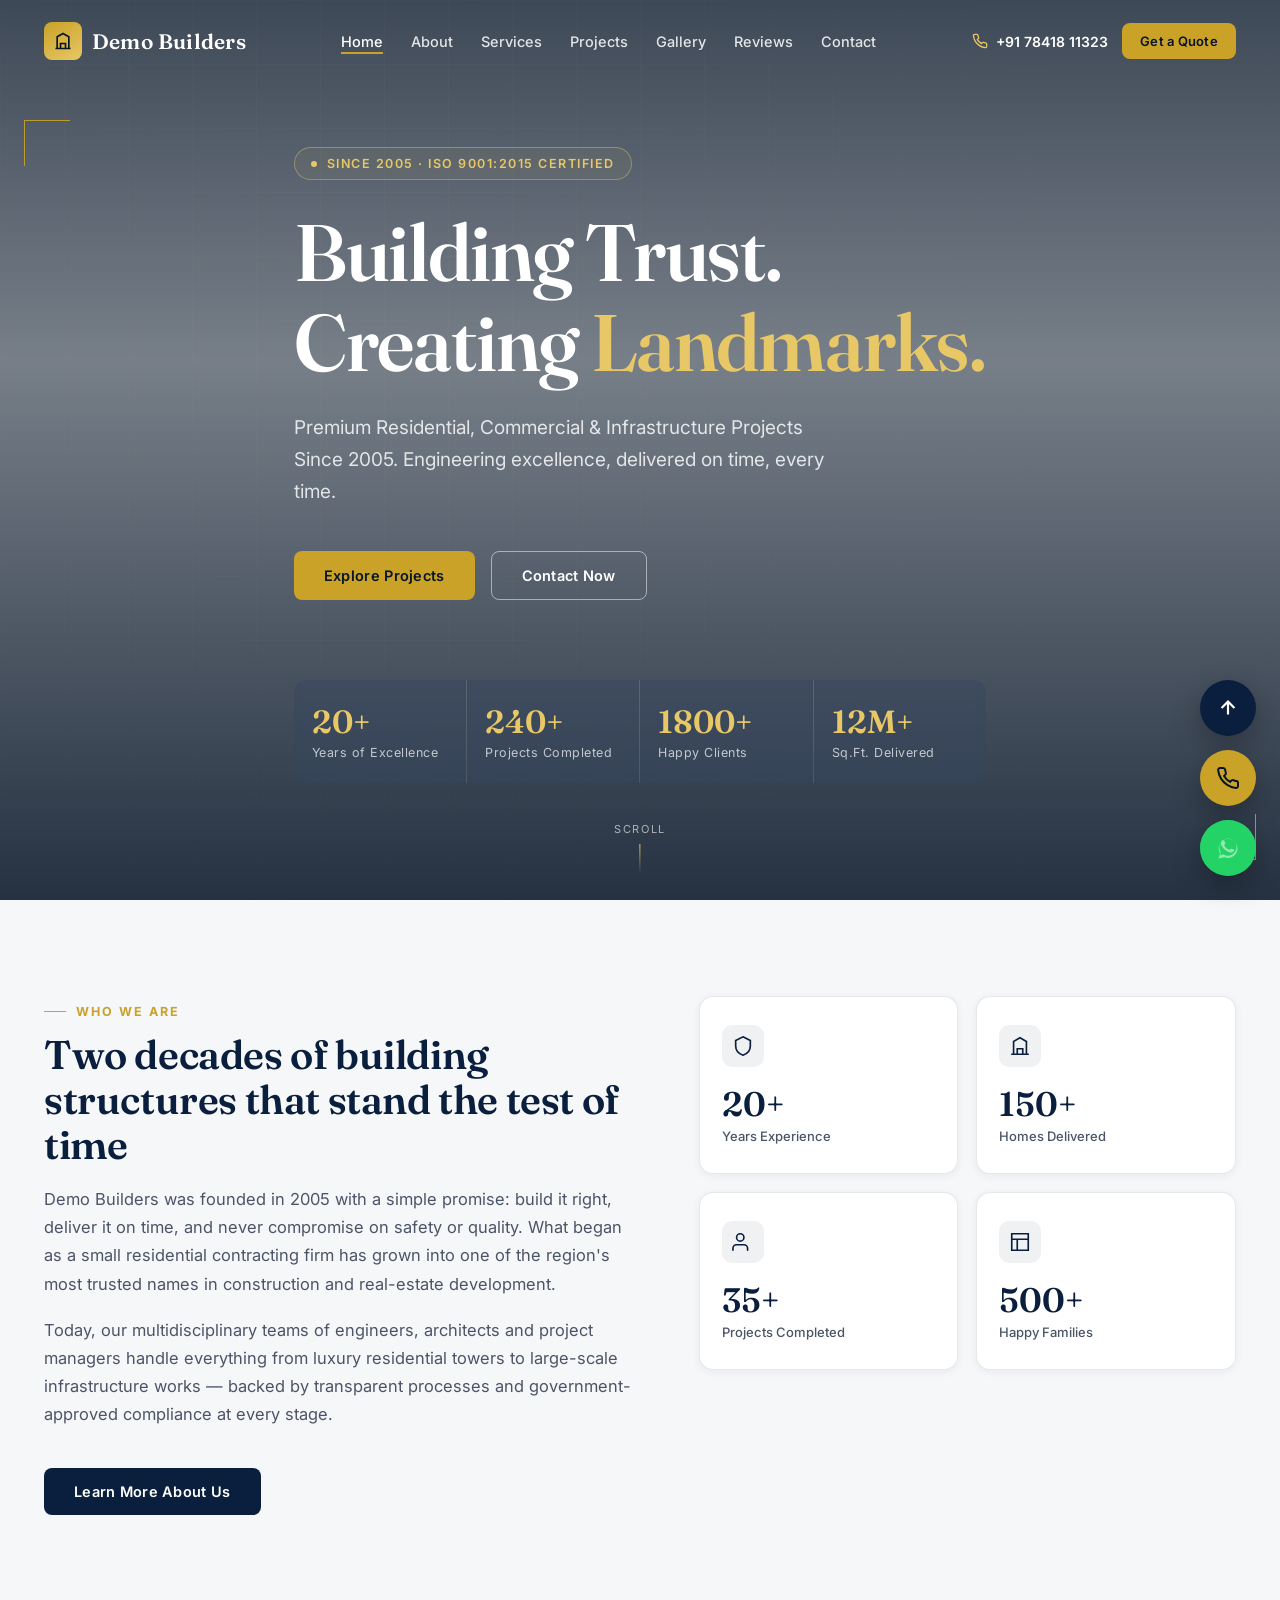
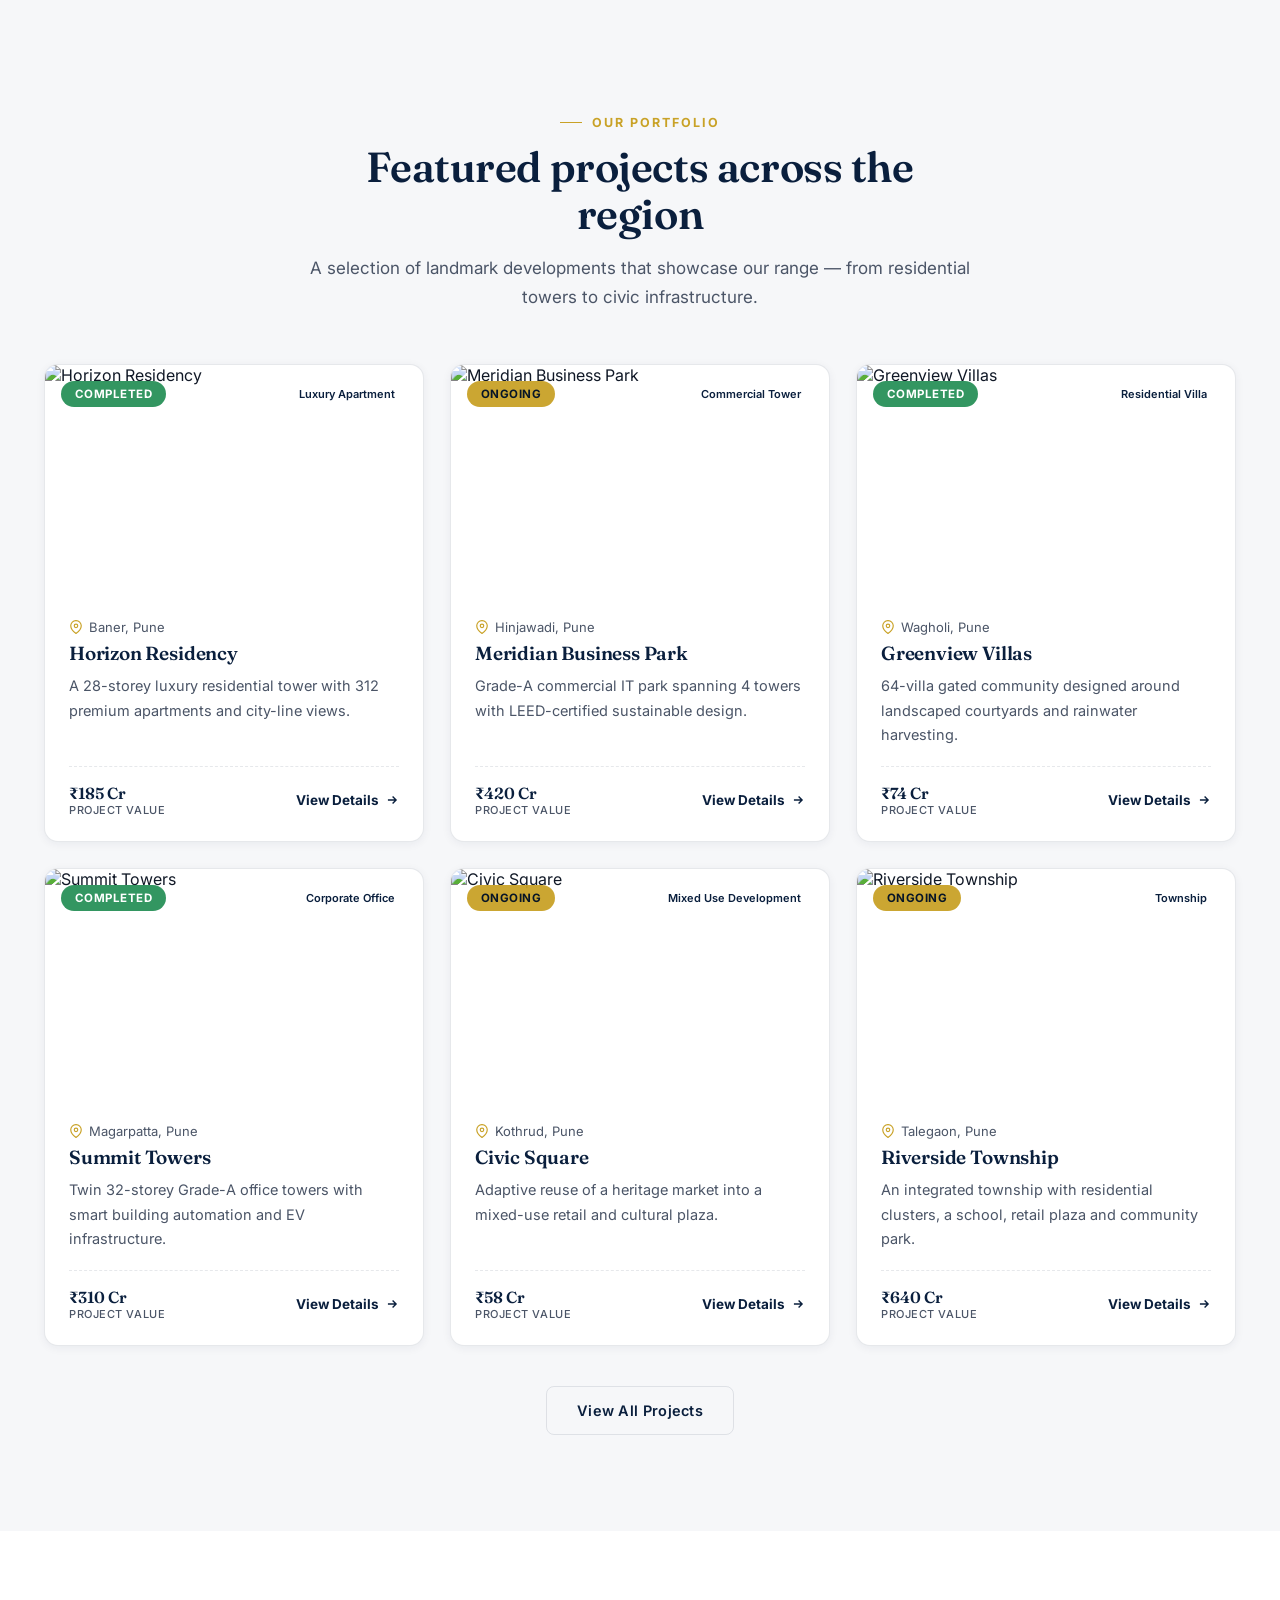
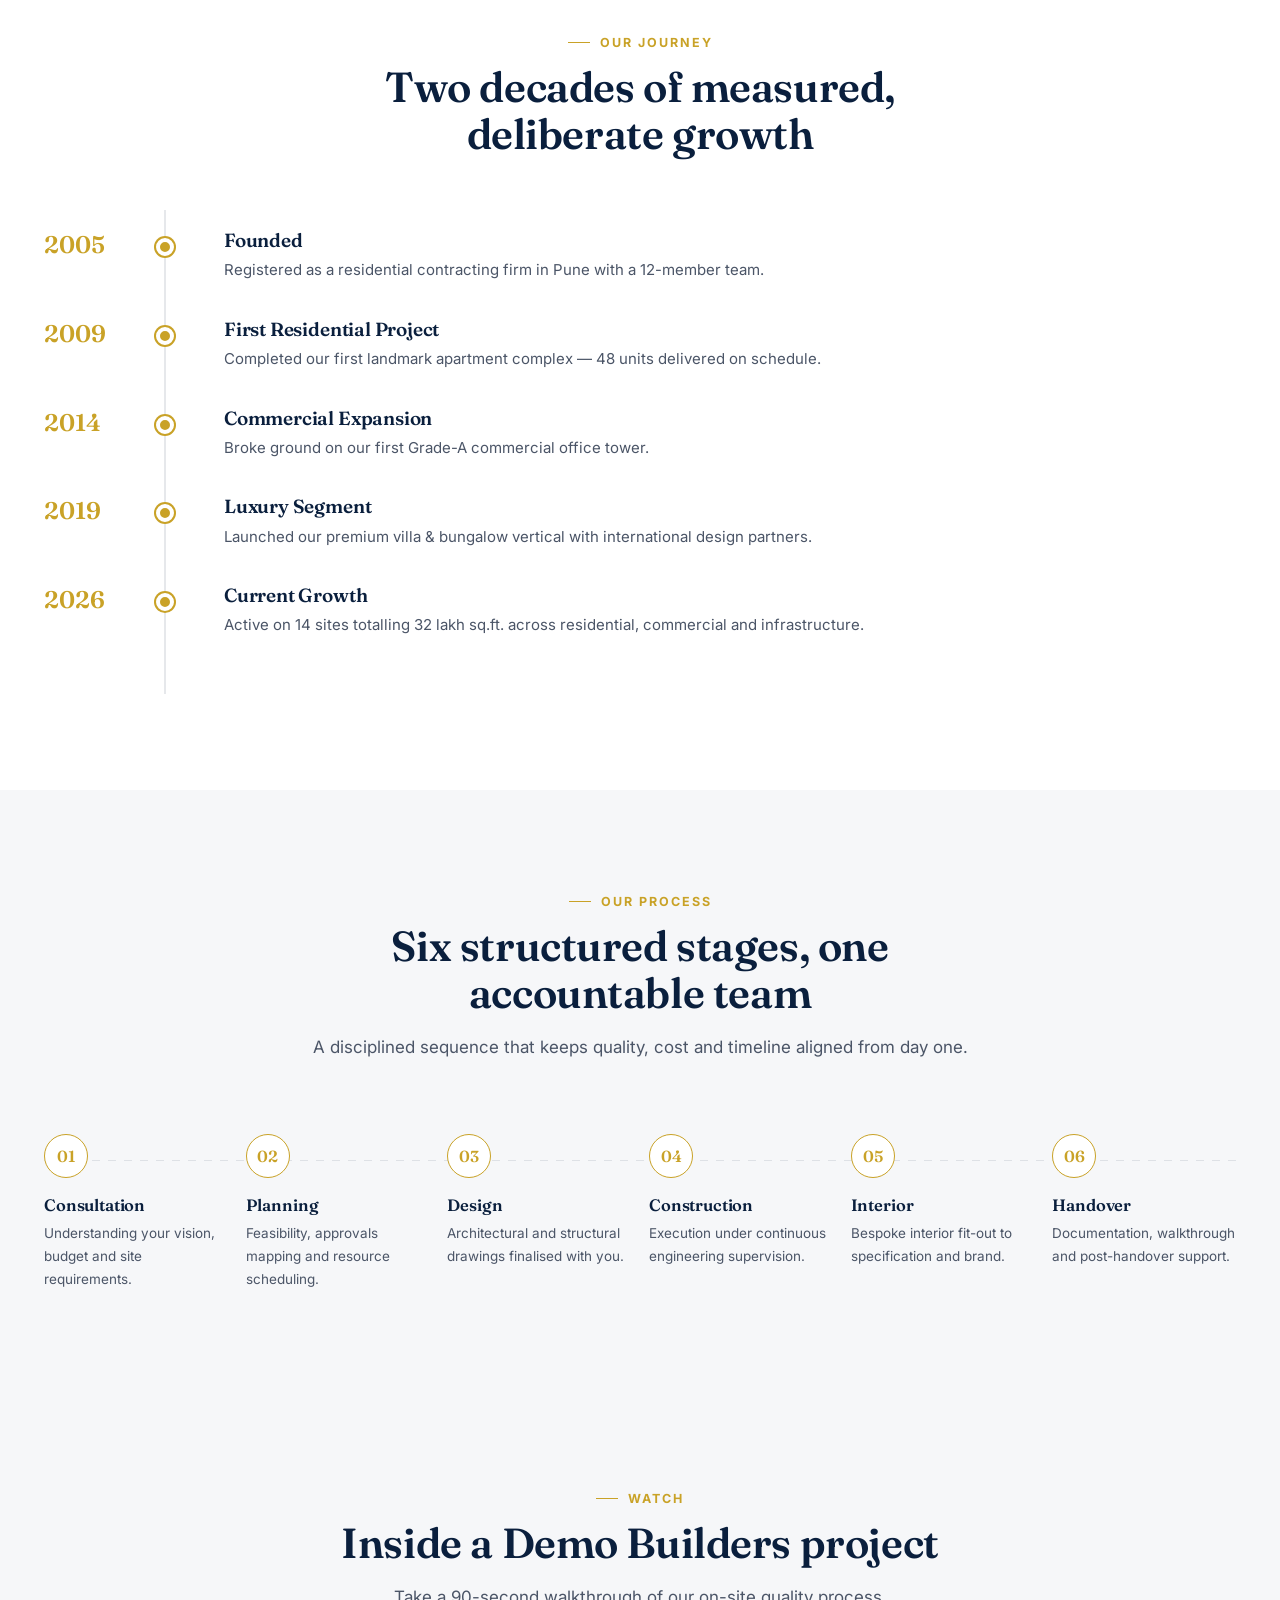
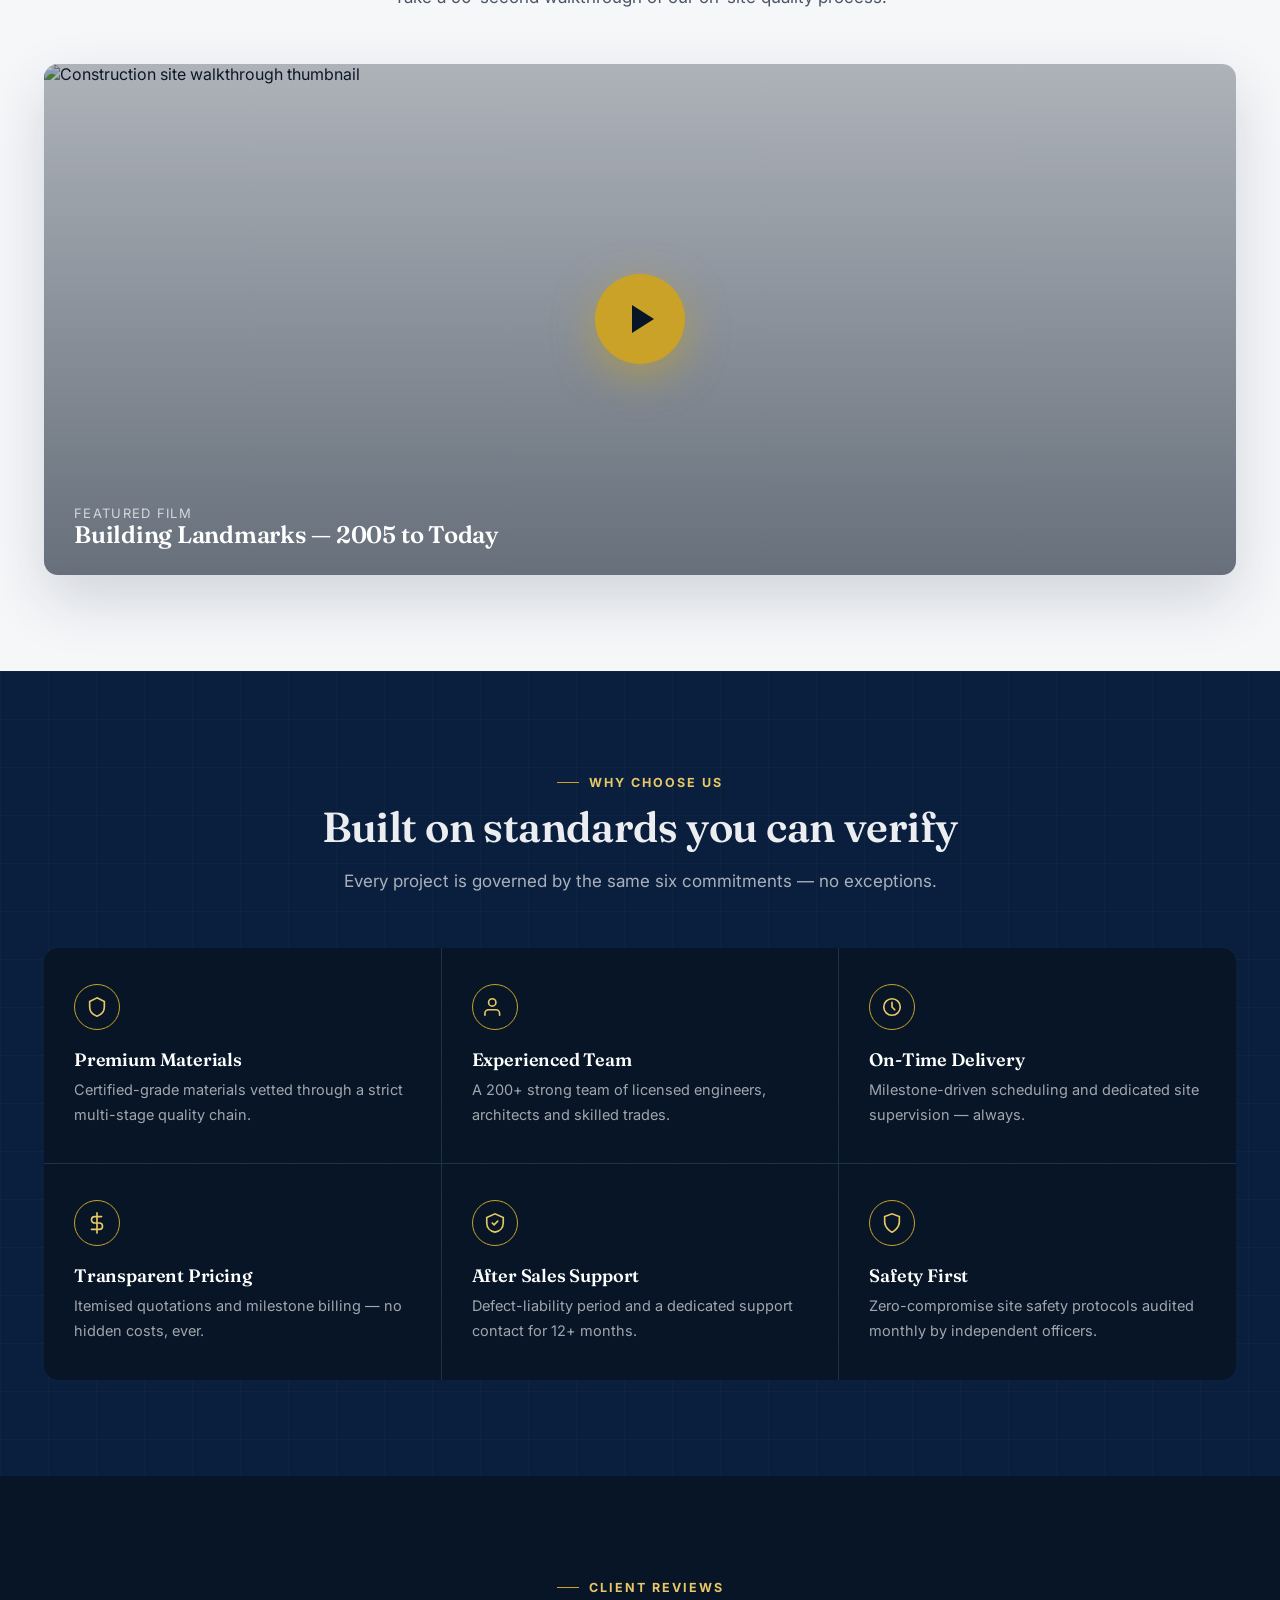
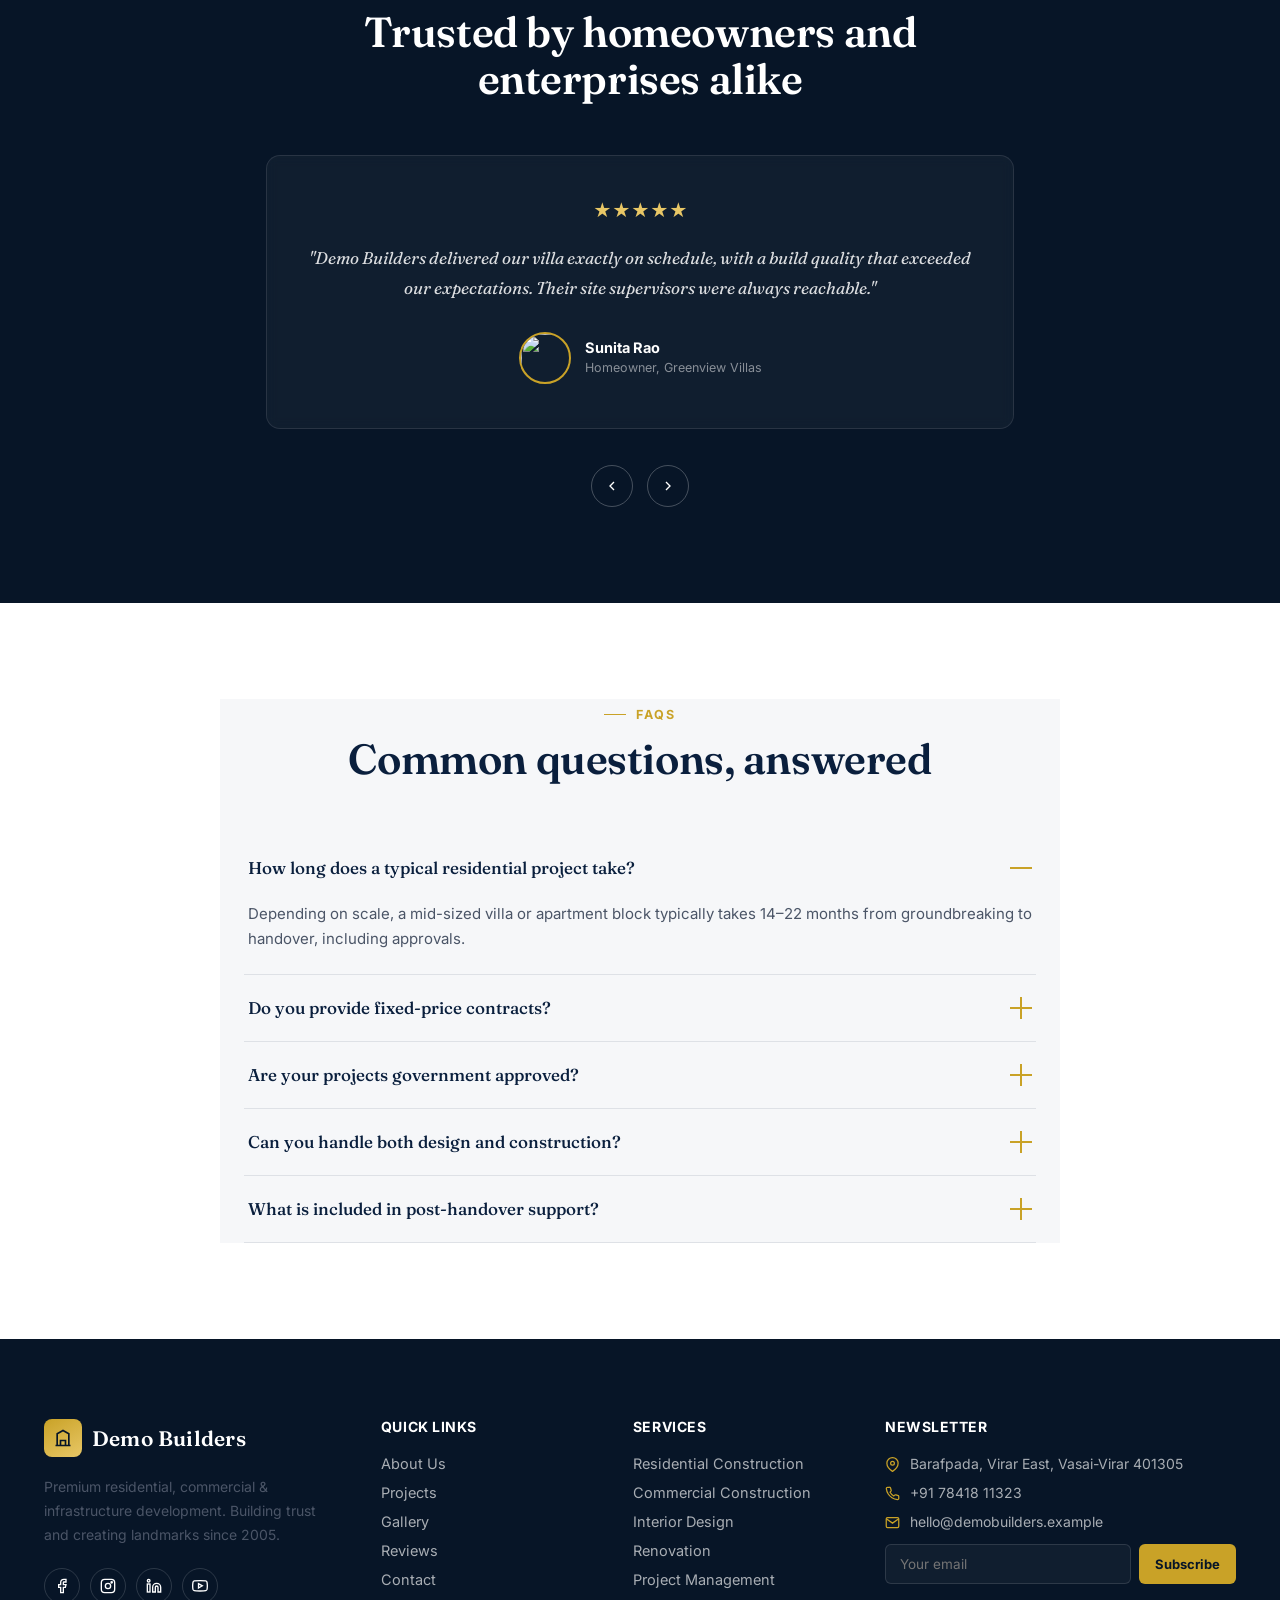
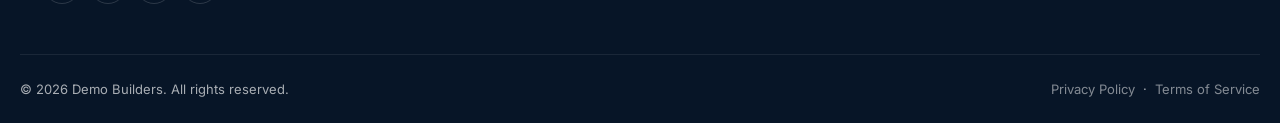
==== commit 4265615d: "Update stylesheet and script paths in index.html" ====
--- a/pages/index.html
+++ b/pages/index.html
@@ -14,7 +14,7 @@
 <link rel="preconnect" href="https://fonts.googleapis.com">
 <link rel="preconnect" href="https://fonts.gstatic.com" crossorigin>
 <link href="https://fonts.googleapis.com/css2?family=Fraunces:opsz,wght@9..144,300;9..144,400;9..144,500;9..144,600;9..144,700&family=Inter:wght@400;500;600;700;800&display=swap" rel="stylesheet">
-<link rel="stylesheet" href="assets/styles.css">
+<link rel="stylesheet" href="../assets/styles.css">
 <script type="application/ld+json">
 {"@context":"https://schema.org","@type":"GeneralContractor","name":"Demo Builders","url":"/","telephone":"+91-78418-11323","priceRange":"$$$","address":{"@type":"PostalAddress","streetAddress":"Barafpada, Virar East","addressLocality":"Vasai-Virar","addressRegion":"Maharashtra","postalCode":"401305","addressCountry":"IN"},"foundingDate":"2005","areaServed":"IN"}
 </script>
@@ -227,8 +227,8 @@
 
 <div id="videoModal"><div class="vm-inner"><button class="vm-close" aria-label="Close">✕</button><iframe allow="autoplay; encrypted-media" allowfullscreen></iframe></div></div>
 
-<script src="assets/data.js"></script>
-<script src="assets/main.js"></script>
+<script src="../assets/data.js"></script>
+<script src="../assets/main.js"></script>
 <script>
   // Render featured projects (first 6)
   (function(){
--- a/assets/styles.css
+++ b/assets/styles.css
@@ -0,0 +1,2833 @@
+/* ============================================================
+   Demo Builders — Shared Stylesheet
+   Base tokens + components extracted from original single page,
+   then extended for the multi-page site (subpage headers,
+   breadcrumbs, project-detail sidebar, timeline, video, forms,
+   testimonials grid, legal pages, 404, etc.).
+   ============================================================ */
+
+/* ===================== RESET & TOKENS ===================== */
+*,
+*::before,
+*::after {
+  box-sizing: border-box;
+}
+html {
+  scroll-behavior: smooth;
+}
+:root {
+  --navy: #0a1f3d;
+  --navy-deep: #071527;
+  --navy-panel: #0f2a4a;
+  --gold: #c9a227;
+  --gold-light: #e8c766;
+  --white: #ffffff;
+  --paper: #f6f7f9;
+  --paper-2: #eff1f4;
+  --ink: #101826;
+  --ink-soft: #4b5567;
+  --line: rgba(10, 31, 61, 0.1);
+  --shadow-sm: 0 2px 10px rgba(10, 31, 61, 0.06);
+  --shadow-md: 0 10px 30px rgba(10, 31, 61, 0.1);
+  --shadow-lg: 0 24px 60px rgba(10, 31, 61, 0.16);
+  --radius: 14px;
+  --maxw: 1240px;
+  --ease: cubic-bezier(0.22, 1, 0.36, 1);
+}
+@media (prefers-reduced-motion: reduce) {
+  html {
+    scroll-behavior: auto;
+  }
+  * {
+    animation-duration: 0.001ms !important;
+    animation-iteration-count: 1 !important;
+    transition-duration: 0.001ms !important;
+  }
+}
+body {
+  margin: 0;
+  font-family: "Inter", sans-serif;
+  color: var(--ink);
+  background: var(--white);
+  -webkit-font-smoothing: antialiased;
+  overflow-x: hidden;
+}
+h1,
+h2,
+h3,
+h4 {
+  font-family: "Fraunces", serif;
+  font-weight: 600;
+  line-height: 1.12;
+  margin: 0;
+  color: var(--navy);
+  letter-spacing: -0.01em;
+}
+p {
+  margin: 0;
+  color: var(--ink-soft);
+  line-height: 1.7;
+}
+a {
+  text-decoration: none;
+  color: inherit;
+}
+img {
+  max-width: 100%;
+  display: block;
+}
+button {
+  font-family: inherit;
+  cursor: pointer;
+  border: none;
+  background: none;
+}
+ul {
+  margin: 0;
+  padding: 0;
+  list-style: none;
+}
+.container {
+  max-width: var(--maxw);
+  margin: 0 auto;
+  padding: 0 24px;
+}
+section {
+  position: relative;
+}
+.eyebrow {
+  display: inline-flex;
+  align-items: center;
+  gap: 10px;
+  font-size: 12.5px;
+  font-weight: 700;
+  letter-spacing: 0.16em;
+  text-transform: uppercase;
+  color: var(--gold);
+  margin-bottom: 14px;
+}
+.eyebrow::before {
+  content: "";
+  width: 22px;
+  height: 1px;
+  background: var(--gold);
+}
+.section-head {
+  max-width: 680px;
+  margin-bottom: 52px;
+}
+.section-head.center {
+  margin-left: auto;
+  margin-right: auto;
+  text-align: center;
+}
+.section-head h2 {
+  font-size: clamp(28px, 4vw, 42px);
+}
+.section-head p {
+  margin-top: 16px;
+  font-size: 17px;
+}
+.section-pad {
+  padding: 96px 0;
+}
+@media (max-width: 768px) {
+  .section-pad {
+    padding: 64px 0;
+  }
+}
+
+/* ===================== BUTTONS ===================== */
+.btn {
+  display: inline-flex;
+  align-items: center;
+  justify-content: center;
+  gap: 10px;
+  padding: 15px 30px;
+  font-weight: 600;
+  font-size: 14.5px;
+  letter-spacing: 0.02em;
+  border-radius: 8px;
+  transition:
+    transform 0.35s var(--ease),
+    box-shadow 0.35s var(--ease),
+    background 0.35s var(--ease),
+    color 0.35s var(--ease),
+    border-color 0.35s;
+  white-space: nowrap;
+  position: relative;
+  overflow: hidden;
+}
+.btn-gold {
+  background: var(--gold);
+  color: var(--navy-deep);
+}
+.btn-gold:hover {
+  background: var(--gold-light);
+  transform: translateY(-2px);
+  box-shadow: 0 14px 28px rgba(201, 162, 39, 0.35);
+}
+.btn-outline {
+  border: 1.5px solid rgba(255, 255, 255, 0.5);
+  color: var(--white);
+  background: transparent;
+}
+.btn-outline:hover {
+  background: rgba(255, 255, 255, 0.12);
+  border-color: var(--white);
+  transform: translateY(-2px);
+}
+.btn-navy {
+  background: var(--navy);
+  color: var(--white);
+}
+.btn-navy:hover {
+  background: var(--navy-deep);
+  transform: translateY(-2px);
+  box-shadow: var(--shadow-md);
+}
+.btn-ghost {
+  border: 1.5px solid var(--line);
+  color: var(--navy);
+}
+.btn-ghost:hover {
+  border-color: var(--gold);
+  color: var(--gold);
+}
+.btn-sm {
+  padding: 10px 18px;
+  font-size: 13px;
+}
+.btn-wide {
+  width: 100%;
+}
+/* ripple */
+.btn .ripple {
+  position: absolute;
+  border-radius: 50%;
+  transform: scale(0);
+  animation: ripple 0.6s linear;
+  background: rgba(255, 255, 255, 0.5);
+  pointer-events: none;
+}
+@keyframes ripple {
+  to {
+    transform: scale(4);
+    opacity: 0;
+  }
+}
+
+/* ===================== NAVBAR ===================== */
+#navbar {
+  position: fixed;
+  top: 0;
+  left: 0;
+  right: 0;
+  z-index: 1000;
+  padding: 22px 0;
+  transition: all 0.4s var(--ease);
+  background: transparent;
+}
+#navbar.scrolled,
+body.solid-nav #navbar {
+  padding: 14px 0;
+  background: rgba(10, 31, 61, 0.94);
+  backdrop-filter: blur(14px) saturate(140%);
+  -webkit-backdrop-filter: blur(14px) saturate(140%);
+  box-shadow: 0 4px 24px rgba(0, 0, 0, 0.18);
+}
+.nav-inner {
+  display: flex;
+  align-items: center;
+  justify-content: space-between;
+  gap: 24px;
+}
+.logo {
+  display: flex;
+  align-items: center;
+  gap: 10px;
+  font-family: "Fraunces", serif;
+  font-weight: 600;
+  font-size: 21px;
+  color: var(--white);
+  letter-spacing: 0.01em;
+}
+.logo .mark {
+  width: 38px;
+  height: 38px;
+  border-radius: 8px;
+  background: linear-gradient(150deg, var(--gold), var(--gold-light));
+  display: flex;
+  align-items: center;
+  justify-content: center;
+  flex-shrink: 0;
+}
+.logo .mark svg {
+  width: 20px;
+  height: 20px;
+}
+.nav-links {
+  display: flex;
+  align-items: center;
+  gap: 28px;
+}
+.nav-links a {
+  color: rgba(255, 255, 255, 0.85);
+  font-size: 14.5px;
+  font-weight: 500;
+  position: relative;
+  padding: 4px 0;
+  transition: color 0.25s;
+}
+.nav-links a::after {
+  content: "";
+  position: absolute;
+  left: 0;
+  bottom: 0;
+  width: 0;
+  height: 1.5px;
+  background: var(--gold);
+  transition: width 0.3s var(--ease);
+}
+.nav-links a:hover,
+.nav-links a.active {
+  color: var(--white);
+}
+.nav-links a:hover::after,
+.nav-links a.active::after {
+  width: 100%;
+}
+.nav-cta {
+  display: flex;
+  align-items: center;
+  gap: 14px;
+}
+.nav-call {
+  display: flex;
+  align-items: center;
+  gap: 8px;
+  color: var(--white);
+  font-size: 14px;
+  font-weight: 600;
+}
+.burger {
+  display: none;
+  width: 26px;
+  height: 20px;
+  position: relative;
+  flex-direction: column;
+  justify-content: space-between;
+  z-index: 1100;
+}
+.burger span {
+  display: block;
+  height: 2px;
+  width: 100%;
+  background: var(--white);
+  border-radius: 2px;
+  transition: 0.3s;
+}
+.mobile-menu {
+  position: fixed;
+  inset: 0;
+  background: var(--navy-deep);
+  z-index: 1050;
+  display: flex;
+  flex-direction: column;
+  justify-content: center;
+  align-items: center;
+  gap: 24px;
+  transform: translateY(-100%);
+  transition: transform 0.45s var(--ease);
+}
+.mobile-menu.open {
+  transform: translateY(0);
+}
+.mobile-menu a {
+  color: var(--white);
+  font-family: "Fraunces", serif;
+  font-size: 24px;
+  font-weight: 500;
+}
+.mobile-menu .close-x {
+  position: absolute;
+  top: 26px;
+  right: 26px;
+  width: 30px;
+  height: 30px;
+  color: var(--white);
+  font-size: 22px;
+}
+@media (max-width: 960px) {
+  .nav-links {
+    display: none;
+  }
+  .nav-call {
+    display: none;
+  }
+  .burger {
+    display: flex;
+  }
+}
+
+/* ===================== HERO ===================== */
+#hero {
+  min-height: 100vh;
+  display: flex;
+  align-items: center;
+  position: relative;
+  overflow: hidden;
+  background:
+    linear-gradient(
+      180deg,
+      rgba(7, 21, 39, 0.78) 0%,
+      rgba(7, 21, 39, 0.55) 40%,
+      rgba(7, 21, 39, 0.88) 100%
+    ),
+    url("https://images.unsplash.com/photo-1486406146926-c627a92ad1ab?q=80&w=2000&auto=format&fit=crop")
+      center/cover no-repeat;
+}
+#hero::before {
+  content: "";
+  position: absolute;
+  inset: 0;
+  pointer-events: none;
+  opacity: 0.35;
+  background-image:
+    linear-gradient(rgba(232, 199, 102, 0.1) 1px, transparent 1px),
+    linear-gradient(90deg, rgba(232, 199, 102, 0.1) 1px, transparent 1px);
+  background-size: 64px 64px;
+  mask-image: radial-gradient(circle at 30% 30%, black 0%, transparent 70%);
+}
+.hero-inner {
+  position: relative;
+  z-index: 2;
+  padding-top: 90px;
+  padding-bottom: 60px;
+}
+.hero-corner {
+  position: absolute;
+  width: 46px;
+  height: 46px;
+  border-color: var(--gold);
+  opacity: 0.9;
+  z-index: 3;
+}
+.hero-corner.tl {
+  top: 120px;
+  left: 24px;
+  border-top: 1.5px solid var(--gold);
+  border-left: 1.5px solid var(--gold);
+}
+.hero-corner.br {
+  bottom: 40px;
+  right: 24px;
+  border-bottom: 1.5px solid var(--gold);
+  border-right: 1.5px solid var(--gold);
+}
+@media (max-width: 768px) {
+  .hero-corner {
+    display: none;
+  }
+}
+.hero-tag {
+  display: inline-flex;
+  align-items: center;
+  gap: 10px;
+  padding: 8px 16px;
+  border: 1px solid rgba(232, 199, 102, 0.4);
+  border-radius: 30px;
+  color: var(--gold-light);
+  font-size: 12.5px;
+  font-weight: 600;
+  letter-spacing: 0.12em;
+  text-transform: uppercase;
+  margin-bottom: 28px;
+  background: rgba(232, 199, 102, 0.06);
+}
+.hero-tag .dot {
+  width: 6px;
+  height: 6px;
+  border-radius: 50%;
+  background: var(--gold-light);
+}
+#hero h1 {
+  color: var(--white);
+  font-size: clamp(40px, 6.4vw, 80px);
+  font-weight: 600;
+  max-width: 880px;
+  letter-spacing: -0.015em;
+}
+#hero h1 em {
+  color: var(--gold-light);
+  font-style: normal;
+}
+#hero .sub {
+  color: rgba(255, 255, 255, 0.82);
+  font-size: clamp(16px, 1.6vw, 19px);
+  max-width: 560px;
+  margin-top: 24px;
+}
+.hero-ctas {
+  display: flex;
+  gap: 16px;
+  margin-top: 42px;
+  flex-wrap: wrap;
+}
+.hero-stats {
+  display: grid;
+  grid-template-columns: repeat(4, 1fr);
+  gap: 1px;
+  margin-top: 80px;
+  background: rgba(255, 255, 255, 0.12);
+  border-radius: 12px;
+  overflow: hidden;
+  backdrop-filter: blur(6px);
+}
+.hero-stats .hs {
+  background: rgba(10, 31, 61, 0.35);
+  padding: 22px 18px;
+  text-align: left;
+}
+.hero-stats .hs strong {
+  display: block;
+  font-family: "Fraunces", serif;
+  font-size: clamp(22px, 3vw, 32px);
+  color: var(--gold-light);
+  font-weight: 600;
+}
+.hero-stats .hs span {
+  font-size: 12.5px;
+  color: rgba(255, 255, 255, 0.7);
+  letter-spacing: 0.04em;
+}
+@media (max-width: 768px) {
+  .hero-stats {
+    grid-template-columns: repeat(2, 1fr);
+    margin-top: 56px;
+  }
+}
+.scroll-cue {
+  position: absolute;
+  bottom: 26px;
+  left: 50%;
+  transform: translateX(-50%);
+  z-index: 3;
+  display: flex;
+  flex-direction: column;
+  align-items: center;
+  gap: 8px;
+  color: rgba(255, 255, 255, 0.6);
+  font-size: 11px;
+  letter-spacing: 0.14em;
+  text-transform: uppercase;
+}
+.scroll-cue .line {
+  width: 1px;
+  height: 30px;
+  background: linear-gradient(var(--gold-light), transparent);
+  animation: scrollPulse 1.8s infinite;
+}
+@keyframes scrollPulse {
+  0% {
+    opacity: 0.2;
+    transform: scaleY(0.4);
+  }
+  50% {
+    opacity: 1;
+    transform: scaleY(1);
+  }
+  100% {
+    opacity: 0.2;
+    transform: scaleY(0.4);
+  }
+}
+
+/* ===================== REVEAL ===================== */
+.reveal {
+  opacity: 0;
+  transform: translateY(28px);
+  transition:
+    opacity 0.8s var(--ease),
+    transform 0.8s var(--ease);
+}
+.reveal.in {
+  opacity: 1;
+  transform: translateY(0);
+}
+.reveal-stagger > * {
+  transition-delay: calc(var(--i, 0) * 90ms);
+}
+
+/* ===================== OVERVIEW / STATS ===================== */
+#overview {
+  background: var(--paper);
+}
+.overview-grid {
+  display: grid;
+  grid-template-columns: 1.1fr 1fr;
+  gap: 64px;
+  align-items: start;
+}
+@media (max-width: 920px) {
+  .overview-grid {
+    grid-template-columns: 1fr;
+    gap: 40px;
+  }
+}
+.overview-copy p {
+  font-size: 16.5px;
+  margin-top: 18px;
+}
+.overview-copy p:first-of-type {
+  margin-top: 0;
+}
+.stat-grid {
+  display: grid;
+  grid-template-columns: repeat(2, 1fr);
+  gap: 18px;
+}
+.stat-card {
+  background: var(--white);
+  border: 1px solid var(--line);
+  border-radius: var(--radius);
+  padding: 28px 22px;
+  box-shadow: var(--shadow-sm);
+  transition:
+    transform 0.35s var(--ease),
+    box-shadow 0.35s var(--ease),
+    border-color 0.35s;
+}
+.stat-card:hover {
+  transform: translateY(-6px);
+  box-shadow: var(--shadow-md);
+  border-color: rgba(201, 162, 39, 0.4);
+}
+.stat-icon {
+  width: 42px;
+  height: 42px;
+  border-radius: 10px;
+  background: rgba(10, 31, 61, 0.06);
+  display: flex;
+  align-items: center;
+  justify-content: center;
+  margin-bottom: 16px;
+}
+.stat-icon svg {
+  width: 22px;
+  height: 22px;
+  stroke: var(--navy);
+}
+.stat-card strong {
+  display: block;
+  font-family: "Fraunces", serif;
+  font-size: 34px;
+  color: var(--navy);
+  font-weight: 600;
+}
+.stat-card span {
+  font-size: 13px;
+  color: var(--ink-soft);
+  font-weight: 500;
+}
+
+/* ===================== SERVICES ===================== */
+.services-grid {
+  display: grid;
+  grid-template-columns: repeat(3, 1fr);
+  gap: 24px;
+}
+@media (max-width: 980px) {
+  .services-grid {
+    grid-template-columns: repeat(2, 1fr);
+  }
+}
+@media (max-width: 620px) {
+  .services-grid {
+    grid-template-columns: 1fr;
+  }
+}
+.service-card {
+  background: var(--white);
+  border: 1px solid var(--line);
+  border-radius: var(--radius);
+  padding: 34px 28px;
+  transition:
+    transform 0.4s var(--ease),
+    box-shadow 0.4s var(--ease),
+    border-color 0.4s;
+  position: relative;
+  overflow: hidden;
+}
+.service-card::before {
+  content: "";
+  position: absolute;
+  top: 0;
+  left: 0;
+  width: 100%;
+  height: 3px;
+  background: linear-gradient(90deg, var(--gold), var(--gold-light));
+  transform: scaleX(0);
+  transform-origin: left;
+  transition: transform 0.45s var(--ease);
+}
+.service-card:hover {
+  transform: translateY(-8px);
+  box-shadow: var(--shadow-lg);
+  border-color: transparent;
+}
+.service-card:hover::before {
+  transform: scaleX(1);
+}
+.service-icon {
+  width: 54px;
+  height: 54px;
+  border-radius: 12px;
+  background: var(--navy);
+  display: flex;
+  align-items: center;
+  justify-content: center;
+  margin-bottom: 22px;
+  transition: background 0.4s;
+}
+.service-card:hover .service-icon {
+  background: var(--gold);
+}
+.service-icon svg {
+  width: 26px;
+  height: 26px;
+  stroke: var(--gold-light);
+  transition: stroke 0.4s;
+}
+.service-card:hover .service-icon svg {
+  stroke: var(--navy-deep);
+}
+.service-card h3 {
+  font-size: 20px;
+  margin-bottom: 10px;
+}
+.service-card p {
+  font-size: 15px;
+}
+.service-card .benefits {
+  margin-top: 16px;
+  display: flex;
+  flex-direction: column;
+  gap: 6px;
+}
+.service-card .benefits li {
+  font-size: 13.5px;
+  color: var(--ink-soft);
+  display: flex;
+  gap: 8px;
+  align-items: flex-start;
+}
+.service-card .benefits li::before {
+  content: "✓";
+  color: var(--gold);
+  font-weight: 700;
+}
+.service-card .card-cta {
+  display: inline-flex;
+  align-items: center;
+  gap: 6px;
+  margin-top: 18px;
+  font-weight: 700;
+  font-size: 13.5px;
+  color: var(--navy);
+}
+.service-card .card-cta::after {
+  content: "→";
+  transition: transform 0.3s;
+}
+.service-card:hover .card-cta::after {
+  transform: translateX(4px);
+}
+
+/* Detailed services page rows */
+.service-row {
+  display: grid;
+  grid-template-columns: 1fr 1fr;
+  gap: 50px;
+  align-items: center;
+  margin-bottom: 80px;
+}
+.service-row:nth-child(even) .service-row-media {
+  order: 2;
+}
+@media (max-width: 820px) {
+  .service-row {
+    grid-template-columns: 1fr;
+    gap: 24px;
+  }
+  .service-row:nth-child(even) .service-row-media {
+    order: 0;
+  }
+}
+.service-row-media {
+  border-radius: var(--radius);
+  overflow: hidden;
+  box-shadow: var(--shadow-md);
+  aspect-ratio: 4/3;
+}
+.service-row-media img {
+  width: 100%;
+  height: 100%;
+  object-fit: cover;
+  transition: transform 0.8s var(--ease);
+}
+.service-row:hover .service-row-media img {
+  transform: scale(1.05);
+}
+.service-row h3 {
+  font-size: 28px;
+  margin-bottom: 14px;
+}
+.service-row p {
+  font-size: 16px;
+  margin-bottom: 16px;
+}
+
+/* ===================== PROJECTS ===================== */
+.projects-grid {
+  display: grid;
+  grid-template-columns: repeat(3, 1fr);
+  gap: 26px;
+}
+@media (max-width: 980px) {
+  .projects-grid {
+    grid-template-columns: repeat(2, 1fr);
+  }
+}
+@media (max-width: 680px) {
+  .projects-grid {
+    grid-template-columns: 1fr;
+  }
+}
+.project-card {
+  border-radius: var(--radius);
+  overflow: hidden;
+  background: var(--white);
+  border: 1px solid var(--line);
+  box-shadow: var(--shadow-sm);
+  transition:
+    transform 0.4s var(--ease),
+    box-shadow 0.4s var(--ease);
+  display: flex;
+  flex-direction: column;
+}
+.project-card:hover {
+  transform: translateY(-8px);
+  box-shadow: var(--shadow-lg);
+}
+.project-img {
+  position: relative;
+  height: 230px;
+  overflow: hidden;
+}
+.project-img img {
+  width: 100%;
+  height: 100%;
+  object-fit: cover;
+  transition: transform 0.7s var(--ease);
+}
+.project-card:hover .project-img img {
+  transform: scale(1.08);
+}
+.status-pill {
+  position: absolute;
+  top: 16px;
+  left: 16px;
+  padding: 6px 14px;
+  border-radius: 30px;
+  font-size: 11.5px;
+  font-weight: 700;
+  letter-spacing: 0.04em;
+  text-transform: uppercase;
+  z-index: 2;
+}
+.status-pill.completed {
+  background: rgba(34, 142, 84, 0.92);
+  color: #fff;
+}
+.status-pill.ongoing {
+  background: rgba(201, 162, 39, 0.95);
+  color: var(--navy-deep);
+}
+.status-pill.upcoming {
+  background: rgba(10, 31, 61, 0.9);
+  color: #fff;
+}
+.type-pill {
+  position: absolute;
+  top: 16px;
+  right: 16px;
+  padding: 6px 12px;
+  border-radius: 6px;
+  font-size: 11px;
+  font-weight: 600;
+  background: rgba(255, 255, 255, 0.92);
+  color: var(--navy);
+  z-index: 2;
+}
+.project-body {
+  padding: 24px;
+  display: flex;
+  flex-direction: column;
+  flex: 1;
+}
+.project-loc {
+  display: flex;
+  align-items: center;
+  gap: 6px;
+  font-size: 13px;
+  color: var(--ink-soft);
+  margin-bottom: 8px;
+}
+.project-loc svg {
+  width: 14px;
+  height: 14px;
+  stroke: var(--gold);
+}
+.project-body h3 {
+  font-size: 19px;
+  margin-bottom: 10px;
+}
+.project-body p {
+  font-size: 14.5px;
+  margin-bottom: 18px;
+}
+.project-meta {
+  display: flex;
+  gap: 14px;
+  font-size: 12.5px;
+  color: var(--ink-soft);
+  margin-bottom: 16px;
+  flex-wrap: wrap;
+}
+.project-meta span strong {
+  display: block;
+  color: var(--navy);
+  font-family: "Fraunces", serif;
+  font-size: 14px;
+}
+.project-foot {
+  display: flex;
+  align-items: center;
+  justify-content: space-between;
+  border-top: 1px dashed var(--line);
+  padding-top: 16px;
+  margin-top: auto;
+}
+.project-value {
+  font-family: "Fraunces", serif;
+  font-weight: 600;
+  color: var(--navy);
+  font-size: 16px;
+}
+.project-value span {
+  display: block;
+  font-family: "Inter", sans-serif;
+  font-weight: 500;
+  font-size: 11px;
+  color: var(--ink-soft);
+  text-transform: uppercase;
+  letter-spacing: 0.05em;
+}
+.view-link {
+  display: inline-flex;
+  align-items: center;
+  gap: 6px;
+  font-size: 13.5px;
+  font-weight: 700;
+  color: var(--navy);
+}
+.view-link svg {
+  width: 14px;
+  height: 14px;
+  transition: transform 0.3s;
+}
+.project-card:hover .view-link svg {
+  transform: translateX(4px);
+}
+
+/* ===================== WHY CHOOSE US ===================== */
+#why {
+  background: var(--navy);
+  position: relative;
+  overflow: hidden;
+}
+#why::before {
+  content: "";
+  position: absolute;
+  inset: 0;
+  opacity: 0.06;
+  background-image:
+    linear-gradient(rgba(255, 255, 255, 0.4) 1px, transparent 1px),
+    linear-gradient(90deg, rgba(255, 255, 255, 0.4) 1px, transparent 1px);
+  background-size: 48px 48px;
+}
+#why .section-head h2,
+#why .section-head p {
+  color: rgba(255, 255, 255, 0.92);
+}
+#why .section-head p {
+  color: rgba(255, 255, 255, 0.65);
+}
+#why .eyebrow {
+  color: var(--gold-light);
+}
+.why-grid {
+  display: grid;
+  grid-template-columns: repeat(3, 1fr);
+  gap: 1px;
+  background: rgba(255, 255, 255, 0.08);
+  border-radius: var(--radius);
+  overflow: hidden;
+  position: relative;
+  z-index: 1;
+}
+@media (max-width: 900px) {
+  .why-grid {
+    grid-template-columns: repeat(2, 1fr);
+  }
+}
+@media (max-width: 560px) {
+  .why-grid {
+    grid-template-columns: 1fr;
+  }
+}
+.why-card {
+  background: var(--navy-deep);
+  padding: 36px 30px;
+  transition: background 0.35s;
+}
+.why-card:hover {
+  background: #0c2240;
+}
+.why-icon {
+  width: 46px;
+  height: 46px;
+  border-radius: 50%;
+  border: 1.5px solid var(--gold);
+  display: flex;
+  align-items: center;
+  justify-content: center;
+  margin-bottom: 20px;
+}
+.why-icon svg {
+  width: 22px;
+  height: 22px;
+  stroke: var(--gold-light);
+}
+.why-card h3 {
+  color: var(--white);
+  font-size: 18px;
+  margin-bottom: 8px;
+}
+.why-card p {
+  color: rgba(255, 255, 255, 0.62);
+  font-size: 14.5px;
+}
+
+/* ===================== GALLERY ===================== */
+.gallery-grid {
+  display: grid;
+  grid-template-columns: repeat(4, 1fr);
+  grid-auto-rows: 140px;
+  gap: 14px;
+}
+@media (max-width: 900px) {
+  .gallery-grid {
+    grid-template-columns: repeat(3, 1fr);
+    grid-auto-rows: 120px;
+  }
+}
+@media (max-width: 600px) {
+  .gallery-grid {
+    grid-template-columns: repeat(2, 1fr);
+    grid-auto-rows: 110px;
+  }
+}
+.gallery-item {
+  position: relative;
+  overflow: hidden;
+  border-radius: 10px;
+  cursor: pointer;
+}
+.gallery-item img {
+  width: 100%;
+  height: 100%;
+  object-fit: cover;
+  transition: transform 0.6s var(--ease);
+}
+.gallery-item:hover img {
+  transform: scale(1.12);
+}
+.gallery-item .ov {
+  position: absolute;
+  inset: 0;
+  background: linear-gradient(
+    180deg,
+    transparent 40%,
+    rgba(7, 21, 39, 0.85) 100%
+  );
+  opacity: 0;
+  transition: opacity 0.35s;
+  display: flex;
+  align-items: flex-end;
+  padding: 14px;
+}
+.gallery-item:hover .ov {
+  opacity: 1;
+}
+.gallery-item .ov span {
+  color: #fff;
+  font-size: 13px;
+  font-weight: 600;
+}
+.gallery-item.g-tall {
+  grid-row: span 2;
+}
+.gallery-item.g-wide {
+  grid-column: span 2;
+}
+.gallery-filters {
+  display: flex;
+  gap: 10px;
+  margin-bottom: 32px;
+  flex-wrap: wrap;
+}
+.gfilter {
+  padding: 9px 18px;
+  border-radius: 30px;
+  font-size: 13.5px;
+  font-weight: 600;
+  border: 1.5px solid var(--line);
+  color: var(--ink-soft);
+  transition: 0.3s;
+  background: transparent;
+}
+.gfilter.active,
+.gfilter:hover {
+  border-color: var(--gold);
+  color: var(--navy);
+  background: rgba(201, 162, 39, 0.08);
+}
+
+/* Lightbox */
+#lightbox {
+  position: fixed;
+  inset: 0;
+  background: rgba(7, 15, 27, 0.94);
+  z-index: 2000;
+  display: none;
+  align-items: center;
+  justify-content: center;
+  padding: 30px;
+}
+#lightbox.open {
+  display: flex;
+}
+#lightbox img {
+  max-width: 90vw;
+  max-height: 84vh;
+  border-radius: 8px;
+  box-shadow: 0 20px 60px rgba(0, 0, 0, 0.5);
+}
+#lightbox .lb-close,
+#lightbox .lb-nav {
+  position: absolute;
+  color: #fff;
+  width: 46px;
+  height: 46px;
+  border: 1.5px solid rgba(255, 255, 255, 0.3);
+  border-radius: 50%;
+  display: flex;
+  align-items: center;
+  justify-content: center;
+  transition: 0.3s;
+  background: rgba(255, 255, 255, 0.05);
+}
+#lightbox .lb-close:hover,
+#lightbox .lb-nav:hover {
+  background: var(--gold);
+  border-color: var(--gold);
+  color: var(--navy-deep);
+}
+#lightbox .lb-close {
+  top: 30px;
+  right: 30px;
+}
+#lightbox .lb-prev {
+  left: 30px;
+  top: 50%;
+  transform: translateY(-50%);
+}
+#lightbox .lb-next {
+  right: 30px;
+  top: 50%;
+  transform: translateY(-50%);
+}
+@media (max-width: 700px) {
+  #lightbox .lb-prev,
+  #lightbox .lb-next {
+    display: none;
+  }
+}
+
+/* ===================== PROCESS ===================== */
+#process {
+  background: var(--paper);
+}
+.process-track {
+  position: relative;
+  padding-top: 20px;
+}
+.process-line {
+  position: absolute;
+  top: 46px;
+  left: 0;
+  right: 0;
+  height: 1px;
+  background: repeating-linear-gradient(
+    90deg,
+    var(--line) 0 8px,
+    transparent 8px 16px
+  );
+}
+.process-grid {
+  display: grid;
+  grid-template-columns: repeat(6, 1fr);
+  gap: 18px;
+  position: relative;
+}
+@media (max-width: 980px) {
+  .process-grid {
+    grid-template-columns: repeat(3, 1fr);
+  }
+  .process-line {
+    display: none;
+  }
+}
+@media (max-width: 600px) {
+  .process-grid {
+    grid-template-columns: 1fr;
+  }
+}
+.process-step {
+  text-align: left;
+}
+.proc-num {
+  width: 44px;
+  height: 44px;
+  border: 1.5px solid var(--gold);
+  color: var(--gold);
+  background: var(--white);
+  display: flex;
+  align-items: center;
+  justify-content: center;
+  font-family: "Fraunces", serif;
+  font-weight: 600;
+  font-size: 16px;
+  border-radius: 50%;
+  margin-bottom: 18px;
+  position: relative;
+  z-index: 1;
+}
+.process-step h3 {
+  font-size: 16.5px;
+  margin-bottom: 8px;
+}
+.process-step p {
+  font-size: 13.5px;
+}
+
+/* ===================== TEAM ===================== */
+.team-grid {
+  display: grid;
+  grid-template-columns: repeat(4, 1fr);
+  gap: 24px;
+}
+@media (max-width: 900px) {
+  .team-grid {
+    grid-template-columns: repeat(2, 1fr);
+  }
+}
+@media (max-width: 560px) {
+  .team-grid {
+    grid-template-columns: 1fr;
+    max-width: 320px;
+    margin: 0 auto;
+  }
+}
+.team-card {
+  text-align: center;
+}
+.team-photo {
+  position: relative;
+  border-radius: var(--radius);
+  overflow: hidden;
+  aspect-ratio: 1/1.05;
+  margin-bottom: 18px;
+}
+.team-photo img {
+  width: 100%;
+  height: 100%;
+  object-fit: cover;
+  transition: transform 0.5s var(--ease);
+}
+.team-card:hover .team-photo img {
+  transform: scale(1.06);
+}
+.team-photo::after {
+  content: "";
+  position: absolute;
+  inset: 0;
+  background: linear-gradient(180deg, transparent 60%, rgba(10, 31, 61, 0.5));
+}
+.team-social {
+  position: absolute;
+  bottom: 14px;
+  left: 0;
+  right: 0;
+  display: flex;
+  justify-content: center;
+  gap: 10px;
+  z-index: 2;
+  opacity: 0;
+  transition:
+    opacity 0.3s,
+    transform 0.3s;
+  transform: translateY(8px);
+}
+.team-card:hover .team-social {
+  opacity: 1;
+  transform: translateY(0);
+}
+.team-social a {
+  width: 32px;
+  height: 32px;
+  border-radius: 50%;
+  background: rgba(255, 255, 255, 0.92);
+  display: flex;
+  align-items: center;
+  justify-content: center;
+}
+.team-social svg {
+  width: 15px;
+  height: 15px;
+  stroke: var(--navy);
+}
+.team-card h3 {
+  font-size: 18px;
+  margin-bottom: 4px;
+}
+.team-card .role {
+  color: var(--gold);
+  font-size: 13px;
+  font-weight: 700;
+  letter-spacing: 0.04em;
+  text-transform: uppercase;
+}
+
+/* ===================== TESTIMONIALS ===================== */
+#testimonials {
+  background: var(--navy-deep);
+  position: relative;
+  overflow: hidden;
+}
+#testimonials .section-head h2,
+#testimonials .section-head p {
+  color: #fff;
+}
+#testimonials .section-head p {
+  color: rgba(255, 255, 255, 0.6);
+}
+#testimonials .eyebrow {
+  color: var(--gold-light);
+}
+.t-carousel {
+  position: relative;
+  max-width: 760px;
+  margin: 0 auto;
+}
+.t-track {
+  overflow: hidden;
+}
+.t-slides {
+  display: flex;
+  transition: transform 0.6s var(--ease);
+}
+.t-slide {
+  flex: 0 0 100%;
+  padding: 0 6px;
+}
+.t-card {
+  background: rgba(255, 255, 255, 0.04);
+  border: 1px solid rgba(255, 255, 255, 0.1);
+  border-radius: var(--radius);
+  padding: 44px 40px;
+  text-align: center;
+  backdrop-filter: blur(6px);
+}
+.t-stars {
+  display: flex;
+  justify-content: center;
+  gap: 4px;
+  margin-bottom: 22px;
+  color: var(--gold-light);
+  font-size: 18px;
+}
+.t-card p.quote {
+  color: rgba(255, 255, 255, 0.85);
+  font-size: 17px;
+  font-style: italic;
+  line-height: 1.8;
+  font-family: "Fraunces", serif;
+  font-weight: 400;
+}
+.t-person {
+  display: flex;
+  align-items: center;
+  justify-content: center;
+  gap: 14px;
+  margin-top: 28px;
+}
+.t-person img {
+  width: 52px;
+  height: 52px;
+  border-radius: 50%;
+  object-fit: cover;
+  border: 2px solid var(--gold);
+}
+.t-person .info {
+  text-align: left;
+}
+.t-person strong {
+  display: block;
+  color: #fff;
+  font-size: 14.5px;
+}
+.t-person span {
+  color: rgba(255, 255, 255, 0.5);
+  font-size: 12.5px;
+}
+.t-controls {
+  display: flex;
+  justify-content: center;
+  gap: 14px;
+  margin-top: 36px;
+}
+.t-controls button {
+  width: 42px;
+  height: 42px;
+  border-radius: 50%;
+  border: 1.5px solid rgba(255, 255, 255, 0.25);
+  color: #fff;
+  display: flex;
+  align-items: center;
+  justify-content: center;
+  transition: 0.3s;
+}
+.t-controls button:hover {
+  background: var(--gold);
+  border-color: var(--gold);
+  color: var(--navy-deep);
+}
+.t-controls button svg {
+  width: 16px;
+  height: 16px;
+}
+
+/* Testimonials PAGE grid (Google-review style cards) */
+.review-grid {
+  display: grid;
+  grid-template-columns: repeat(3, 1fr);
+  gap: 22px;
+}
+@media (max-width: 900px) {
+  .review-grid {
+    grid-template-columns: repeat(2, 1fr);
+  }
+}
+@media (max-width: 560px) {
+  .review-grid {
+    grid-template-columns: 1fr;
+  }
+}
+.review-card {
+  background: #fff;
+  border: 1px solid var(--line);
+  border-radius: var(--radius);
+  padding: 26px;
+  transition:
+    transform 0.35s var(--ease),
+    box-shadow 0.35s;
+}
+.review-card:hover {
+  transform: translateY(-6px);
+  box-shadow: var(--shadow-md);
+}
+.review-head {
+  display: flex;
+  align-items: center;
+  gap: 12px;
+  margin-bottom: 14px;
+}
+.review-head img {
+  width: 46px;
+  height: 46px;
+  border-radius: 50%;
+  object-fit: cover;
+}
+.review-head .who strong {
+  display: block;
+  color: var(--navy);
+  font-size: 14.5px;
+}
+.review-head .who span {
+  font-size: 12.5px;
+  color: var(--ink-soft);
+}
+.review-card .stars {
+  color: var(--gold);
+  font-size: 15px;
+  margin-bottom: 8px;
+}
+.review-card p {
+  font-size: 14.5px;
+  line-height: 1.7;
+}
+.review-card .foot {
+  margin-top: 14px;
+  font-size: 12px;
+  color: var(--ink-soft);
+  display: flex;
+  justify-content: space-between;
+  align-items: center;
+}
+.review-card .foot .g-badge {
+  display: inline-flex;
+  align-items: center;
+  gap: 6px;
+  font-weight: 600;
+}
+.review-card .foot .g-badge::before {
+  content: "G";
+  color: #4285f4;
+  font-weight: 800;
+  font-family: "Fraunces", serif;
+}
+
+/* Video testimonial grid */
+.video-grid {
+  display: grid;
+  grid-template-columns: repeat(3, 1fr);
+  gap: 22px;
+}
+@media (max-width: 900px) {
+  .video-grid {
+    grid-template-columns: repeat(2, 1fr);
+  }
+}
+@media (max-width: 560px) {
+  .video-grid {
+    grid-template-columns: 1fr;
+  }
+}
+.video-card {
+  position: relative;
+  border-radius: var(--radius);
+  overflow: hidden;
+  aspect-ratio: 16/10;
+  cursor: pointer;
+  box-shadow: var(--shadow-sm);
+}
+.video-card img {
+  width: 100%;
+  height: 100%;
+  object-fit: cover;
+  transition: transform 0.5s var(--ease);
+}
+.video-card:hover img {
+  transform: scale(1.05);
+}
+.video-card::after {
+  content: "";
+  position: absolute;
+  inset: 0;
+  background: linear-gradient(180deg, transparent 40%, rgba(7, 21, 39, 0.75));
+}
+.video-card .play {
+  position: absolute;
+  inset: 0;
+  margin: auto;
+  width: 64px;
+  height: 64px;
+  border-radius: 50%;
+  background: rgba(255, 255, 255, 0.95);
+  display: flex;
+  align-items: center;
+  justify-content: center;
+  z-index: 2;
+  transition: transform 0.3s;
+}
+.video-card:hover .play {
+  transform: scale(1.08);
+}
+.video-card .play::before {
+  content: "";
+  border-left: 16px solid var(--navy-deep);
+  border-top: 10px solid transparent;
+  border-bottom: 10px solid transparent;
+  margin-left: 4px;
+}
+.video-card .cap {
+  position: absolute;
+  left: 16px;
+  right: 16px;
+  bottom: 14px;
+  color: #fff;
+  font-size: 14px;
+  font-weight: 600;
+  z-index: 2;
+}
+
+/* ===================== CERTIFICATIONS ===================== */
+.cert-grid {
+  display: grid;
+  grid-template-columns: repeat(4, 1fr);
+  gap: 20px;
+}
+@media (max-width: 900px) {
+  .cert-grid {
+    grid-template-columns: repeat(2, 1fr);
+  }
+}
+@media (max-width: 560px) {
+  .cert-grid {
+    grid-template-columns: 1fr;
+  }
+}
+.cert-card {
+  border: 1px solid var(--line);
+  border-radius: var(--radius);
+  padding: 30px 24px;
+  text-align: center;
+  transition:
+    transform 0.35s var(--ease),
+    box-shadow 0.35s;
+}
+.cert-card:hover {
+  transform: translateY(-6px);
+  box-shadow: var(--shadow-md);
+}
+.cert-icon {
+  width: 56px;
+  height: 56px;
+  border-radius: 50%;
+  background: var(--paper);
+  display: flex;
+  align-items: center;
+  justify-content: center;
+  margin: 0 auto 16px;
+}
+.cert-icon svg {
+  width: 26px;
+  height: 26px;
+  stroke: var(--gold);
+}
+.cert-card h3 {
+  font-size: 15.5px;
+  margin-bottom: 6px;
+}
+.cert-card p {
+  font-size: 13px;
+}
+
+/* ===================== FAQ ===================== */
+#faq {
+  background: var(--paper);
+  max-width: 840px !important;
+}
+.faq-item {
+  border-bottom: 1px solid var(--line);
+}
+.faq-q {
+  width: 100%;
+  display: flex;
+  align-items: center;
+  justify-content: space-between;
+  padding: 22px 4px;
+  text-align: left;
+  font-family: "Fraunces", serif;
+  font-size: 17px;
+  color: var(--navy);
+  font-weight: 500;
+}
+.faq-q .plus {
+  width: 22px;
+  height: 22px;
+  flex-shrink: 0;
+  position: relative;
+  margin-left: 20px;
+}
+.faq-q .plus::before,
+.faq-q .plus::after {
+  content: "";
+  position: absolute;
+  background: var(--gold);
+  transition: 0.35s;
+}
+.faq-q .plus::before {
+  width: 100%;
+  height: 2px;
+  top: 50%;
+  left: 0;
+  transform: translateY(-50%);
+}
+.faq-q .plus::after {
+  height: 100%;
+  width: 2px;
+  left: 50%;
+  top: 0;
+  transform: translateX(-50%);
+}
+.faq-item.open .plus::after {
+  transform: translateX(-50%) rotate(90deg);
+  opacity: 0;
+}
+.faq-a {
+  max-height: 0;
+  overflow: hidden;
+  transition: max-height 0.4s var(--ease);
+}
+.faq-a p {
+  padding: 0 4px 22px;
+  font-size: 15px;
+}
+
+/* ===================== CONTACT ===================== */
+#contact {
+  background: var(--white);
+}
+.contact-grid {
+  display: grid;
+  grid-template-columns: 1fr 1.1fr;
+  gap: 50px;
+}
+@media (max-width: 920px) {
+  .contact-grid {
+    grid-template-columns: 1fr;
+  }
+}
+.contact-info-card {
+  background: var(--navy);
+  border-radius: var(--radius);
+  padding: 40px 34px;
+  color: #fff;
+}
+.contact-info-card h3 {
+  color: #fff;
+  font-size: 24px;
+  margin-bottom: 8px;
+}
+.contact-info-card > p {
+  color: rgba(255, 255, 255, 0.65);
+  margin-bottom: 30px;
+  font-size: 14.5px;
+}
+.cinfo-row {
+  display: flex;
+  gap: 16px;
+  padding: 18px 0;
+  border-top: 1px solid rgba(255, 255, 255, 0.12);
+}
+.cinfo-row:first-of-type {
+  border-top: none;
+}
+.cinfo-row .ic {
+  width: 40px;
+  height: 40px;
+  border-radius: 9px;
+  background: rgba(201, 162, 39, 0.18);
+  display: flex;
+  align-items: center;
+  justify-content: center;
+  flex-shrink: 0;
+}
+.cinfo-row .ic svg {
+  width: 18px;
+  height: 18px;
+  stroke: var(--gold-light);
+}
+.cinfo-row strong {
+  display: block;
+  font-size: 13px;
+  color: rgba(255, 255, 255, 0.55);
+  text-transform: uppercase;
+  letter-spacing: 0.04em;
+  margin-bottom: 4px;
+}
+.cinfo-row span,
+.cinfo-row a {
+  font-size: 15px;
+  color: #fff;
+  font-weight: 500;
+}
+.map-wrap {
+  margin-top: 26px;
+  border-radius: 10px;
+  overflow: hidden;
+  border: 1px solid rgba(255, 255, 255, 0.15);
+}
+.map-wrap iframe {
+  width: 100%;
+  height: 200px;
+  border: 0;
+  filter: grayscale(0.15) contrast(1.05);
+}
+.contact-form {
+  background: var(--paper);
+  border-radius: var(--radius);
+  padding: 40px 34px;
+  border: 1px solid var(--line);
+}
+.form-row {
+  display: grid;
+  grid-template-columns: 1fr 1fr;
+  gap: 18px;
+}
+@media (max-width: 560px) {
+  .form-row {
+    grid-template-columns: 1fr;
+  }
+}
+.form-group {
+  margin-bottom: 20px;
+}
+.form-group label {
+  display: block;
+  font-size: 13px;
+  font-weight: 600;
+  color: var(--navy);
+  margin-bottom: 8px;
+}
+.form-group input,
+.form-group select,
+.form-group textarea {
+  width: 100%;
+  padding: 13px 16px;
+  border: 1.5px solid var(--line);
+  border-radius: 8px;
+  font-family: inherit;
+  font-size: 14.5px;
+  background: #fff;
+  transition:
+    border-color 0.25s,
+    box-shadow 0.25s;
+  color: var(--ink);
+}
+.form-group input:focus,
+.form-group select:focus,
+.form-group textarea:focus {
+  outline: none;
+  border-color: var(--gold);
+  box-shadow: 0 0 0 3px rgba(201, 162, 39, 0.15);
+}
+.form-group textarea {
+  resize: vertical;
+  min-height: 110px;
+}
+.form-success {
+  display: none;
+  background: rgba(34, 142, 84, 0.1);
+  color: #1d7a47;
+  padding: 14px 18px;
+  border-radius: 8px;
+  font-size: 14px;
+  font-weight: 600;
+  margin-top: 14px;
+}
+.form-success.show {
+  display: block;
+}
+
+/* ===================== FOOTER ===================== */
+footer {
+  background: var(--navy-deep);
+  color: rgba(255, 255, 255, 0.65);
+  padding-top: 80px;
+}
+.footer-grid {
+  display: grid;
+  grid-template-columns: 1.4fr 1fr 1fr 1.2fr;
+  gap: 40px;
+  padding-bottom: 50px;
+  border-bottom: 1px solid rgba(255, 255, 255, 0.08);
+}
+@media (max-width: 900px) {
+  .footer-grid {
+    grid-template-columns: repeat(2, 1fr);
+  }
+}
+@media (max-width: 560px) {
+  .footer-grid {
+    grid-template-columns: 1fr;
+  }
+}
+.footer-brand .logo {
+  color: #fff;
+  margin-bottom: 18px;
+}
+.footer-brand p {
+  font-size: 14px;
+  max-width: 280px;
+  margin-bottom: 22px;
+}
+.foot-social {
+  display: flex;
+  gap: 10px;
+}
+.foot-social a {
+  width: 36px;
+  height: 36px;
+  border-radius: 50%;
+  border: 1px solid rgba(255, 255, 255, 0.15);
+  display: flex;
+  align-items: center;
+  justify-content: center;
+  transition: 0.3s;
+}
+.foot-social a:hover {
+  background: var(--gold);
+  border-color: var(--gold);
+}
+.foot-social svg {
+  width: 16px;
+  height: 16px;
+  stroke: #fff;
+}
+.foot-social a:hover svg {
+  stroke: var(--navy-deep);
+}
+footer h4 {
+  color: #fff;
+  font-family: "Inter", sans-serif;
+  font-size: 14px;
+  letter-spacing: 0.04em;
+  text-transform: uppercase;
+  margin-bottom: 20px;
+  font-weight: 700;
+}
+footer ul li {
+  margin-bottom: 12px;
+  font-size: 14.5px;
+}
+footer ul li a {
+  transition:
+    color 0.25s,
+    padding-left 0.25s;
+}
+footer ul li a:hover {
+  color: var(--gold-light);
+  padding-left: 4px;
+}
+.foot-contact li {
+  display: flex;
+  gap: 10px;
+  align-items: flex-start;
+  font-size: 14px;
+}
+.foot-contact svg {
+  width: 15px;
+  height: 15px;
+  stroke: var(--gold);
+  margin-top: 2px;
+  flex-shrink: 0;
+}
+.newsletter {
+  margin-top: 14px;
+  display: flex;
+  gap: 8px;
+}
+.newsletter input {
+  flex: 1;
+  padding: 11px 14px;
+  border-radius: 6px;
+  border: 1px solid rgba(255, 255, 255, 0.12);
+  background: rgba(255, 255, 255, 0.04);
+  color: #fff;
+  font-family: inherit;
+  font-size: 13.5px;
+}
+.newsletter input:focus {
+  outline: none;
+  border-color: var(--gold);
+  background: rgba(255, 255, 255, 0.08);
+}
+.newsletter button {
+  padding: 0 16px;
+  border-radius: 6px;
+  background: var(--gold);
+  color: var(--navy-deep);
+  font-weight: 700;
+  font-size: 13px;
+}
+.newsletter button:hover {
+  background: var(--gold-light);
+}
+.foot-bottom {
+  display: flex;
+  justify-content: space-between;
+  align-items: center;
+  padding: 26px 0;
+  font-size: 13px;
+  flex-wrap: wrap;
+  gap: 10px;
+}
+.foot-bottom a {
+  color: rgba(255, 255, 255, 0.5);
+}
+.foot-bottom a:hover {
+  color: var(--gold-light);
+}
+
+/* ===================== FLOATING BUTTONS ===================== */
+.float-btns {
+  position: fixed;
+  bottom: 24px;
+  right: 24px;
+  z-index: 900;
+  display: flex;
+  flex-direction: column;
+  gap: 14px;
+  align-items: flex-end;
+}
+.fab {
+  width: 56px;
+  height: 56px;
+  border-radius: 50%;
+  display: flex;
+  align-items: center;
+  justify-content: center;
+  box-shadow: 0 10px 28px rgba(0, 0, 0, 0.28);
+  transition: transform 0.3s var(--ease);
+  position: relative;
+}
+.fab:hover {
+  transform: scale(1.08);
+}
+.fab-whatsapp {
+  background: #25d366;
+}
+.fab-whatsapp svg {
+  width: 28px;
+  height: 28px;
+  fill: #fff;
+}
+.fab-call {
+  background: var(--gold);
+}
+.fab-call svg {
+  width: 24px;
+  height: 24px;
+  stroke: var(--navy-deep);
+}
+.fab-top {
+  background: var(--navy);
+  opacity: 0;
+  pointer-events: none;
+  transition:
+    opacity 0.3s,
+    transform 0.3s;
+}
+.fab-top.show {
+  opacity: 1;
+  pointer-events: auto;
+}
+.fab-top svg {
+  width: 22px;
+  height: 22px;
+  stroke: #fff;
+}
+.fab-pulse {
+  position: absolute;
+  inset: 0;
+  border-radius: 50%;
+  background: #25d366;
+  opacity: 0.5;
+  animation: pulse 2.4s infinite;
+}
+@keyframes pulse {
+  0% {
+    transform: scale(1);
+    opacity: 0.5;
+  }
+  100% {
+    transform: scale(1.7);
+    opacity: 0;
+  }
+}
+
+/* ===================== SUBPAGE HEADER ===================== */
+.subhead {
+  position: relative;
+  padding: 180px 0 90px;
+  background:
+    linear-gradient(180deg, rgba(7, 21, 39, 0.85), rgba(7, 21, 39, 0.75)),
+    url("https://images.unsplash.com/photo-1486406146926-c627a92ad1ab?q=80&w=2000&auto=format&fit=crop")
+      center/cover no-repeat;
+  color: #fff;
+  overflow: hidden;
+}
+.subhead::before {
+  content: "";
+  position: absolute;
+  inset: 0;
+  opacity: 0.25;
+  pointer-events: none;
+  background-image:
+    linear-gradient(rgba(232, 199, 102, 0.1) 1px, transparent 1px),
+    linear-gradient(90deg, rgba(232, 199, 102, 0.1) 1px, transparent 1px);
+  background-size: 64px 64px;
+  mask-image: radial-gradient(circle at 20% 30%, black 0%, transparent 65%);
+}
+.subhead .container {
+  position: relative;
+  z-index: 2;
+}
+.subhead .eyebrow {
+  color: var(--gold-light);
+}
+.subhead h1 {
+  color: #fff;
+  font-size: clamp(34px, 5vw, 58px);
+  letter-spacing: -0.015em;
+}
+.subhead p {
+  color: rgba(255, 255, 255, 0.75);
+  font-size: 17px;
+  max-width: 640px;
+  margin-top: 16px;
+}
+.breadcrumb {
+  display: flex;
+  gap: 8px;
+  align-items: center;
+  font-size: 13px;
+  color: rgba(255, 255, 255, 0.6);
+  margin-bottom: 20px;
+}
+.breadcrumb a {
+  color: var(--gold-light);
+}
+.breadcrumb a:hover {
+  color: #fff;
+}
+.breadcrumb .sep {
+  opacity: 0.5;
+}
+
+/* ===================== ABOUT — Vision/Mission/Values ===================== */
+.vmv-grid {
+  display: grid;
+  grid-template-columns: repeat(3, 1fr);
+  gap: 22px;
+}
+@media (max-width: 820px) {
+  .vmv-grid {
+    grid-template-columns: 1fr;
+  }
+}
+.vmv-card {
+  background: #fff;
+  border: 1px solid var(--line);
+  border-radius: var(--radius);
+  padding: 32px 28px;
+  transition:
+    transform 0.35s var(--ease),
+    box-shadow 0.35s;
+}
+.vmv-card:hover {
+  transform: translateY(-6px);
+  box-shadow: var(--shadow-md);
+}
+.vmv-card .ic {
+  width: 52px;
+  height: 52px;
+  border-radius: 12px;
+  background: rgba(201, 162, 39, 0.1);
+  display: flex;
+  align-items: center;
+  justify-content: center;
+  margin-bottom: 18px;
+}
+.vmv-card .ic svg {
+  width: 26px;
+  height: 26px;
+  stroke: var(--gold);
+}
+.vmv-card h3 {
+  font-size: 20px;
+  margin-bottom: 10px;
+}
+
+/* Chairman quote */
+.chairman-grid {
+  display: grid;
+  grid-template-columns: 280px 1fr;
+  gap: 40px;
+  align-items: center;
+}
+@media (max-width: 768px) {
+  .chairman-grid {
+    grid-template-columns: 1fr;
+    text-align: center;
+  }
+}
+.chairman-photo {
+  border-radius: var(--radius);
+  overflow: hidden;
+  aspect-ratio: 1/1.1;
+  box-shadow: var(--shadow-md);
+}
+.chairman-photo img {
+  width: 100%;
+  height: 100%;
+  object-fit: cover;
+}
+.chairman-quote {
+  font-family: "Fraunces", serif;
+  font-size: 22px;
+  line-height: 1.5;
+  color: var(--navy);
+  font-style: italic;
+}
+.chairman-quote::before {
+  content: "“";
+  font-size: 80px;
+  line-height: 0;
+  color: var(--gold);
+  margin-right: 6px;
+  vertical-align: -24px;
+}
+.chairman-sig {
+  margin-top: 24px;
+  font-family: "Fraunces", serif;
+  font-weight: 600;
+  color: var(--navy);
+}
+.chairman-sig span {
+  display: block;
+  font-family: "Inter", sans-serif;
+  font-weight: 500;
+  font-size: 13px;
+  color: var(--ink-soft);
+  text-transform: uppercase;
+  letter-spacing: 0.06em;
+  margin-top: 4px;
+}
+
+/* Company timeline (vertical) */
+.timeline {
+  position: relative;
+  padding: 20px 0;
+}
+.timeline::before {
+  content: "";
+  position: absolute;
+  left: 120px;
+  top: 0;
+  bottom: 0;
+  width: 2px;
+  background: var(--line);
+}
+@media (max-width: 640px) {
+  .timeline::before {
+    left: 32px;
+  }
+}
+.tl-item {
+  position: relative;
+  padding-left: 180px;
+  padding-bottom: 36px;
+}
+@media (max-width: 640px) {
+  .tl-item {
+    padding-left: 70px;
+  }
+}
+.tl-year {
+  position: absolute;
+  left: 0;
+  top: 0;
+  width: 120px;
+  font-family: "Fraunces", serif;
+  font-size: 24px;
+  color: var(--gold);
+  font-weight: 600;
+}
+@media (max-width: 640px) {
+  .tl-year {
+    font-size: 18px;
+    width: auto;
+  }
+}
+.tl-item::after {
+  content: "";
+  position: absolute;
+  left: 112px;
+  top: 8px;
+  width: 18px;
+  height: 18px;
+  border-radius: 50%;
+  background: var(--gold);
+  border: 4px solid #fff;
+  box-shadow: 0 0 0 2px var(--gold);
+}
+@media (max-width: 640px) {
+  .tl-item::after {
+    left: 24px;
+  }
+}
+.tl-item h3 {
+  font-size: 19px;
+  margin-bottom: 6px;
+}
+.tl-item p {
+  font-size: 15px;
+}
+
+/* Featured video */
+.feat-video {
+  position: relative;
+  border-radius: var(--radius);
+  overflow: hidden;
+  cursor: pointer;
+  aspect-ratio: 21/9;
+  box-shadow: var(--shadow-lg);
+}
+.feat-video img {
+  width: 100%;
+  height: 100%;
+  object-fit: cover;
+}
+.feat-video::after {
+  content: "";
+  position: absolute;
+  inset: 0;
+  background: linear-gradient(
+    180deg,
+    rgba(7, 21, 39, 0.3),
+    rgba(7, 21, 39, 0.6)
+  );
+}
+.feat-video .play-lg {
+  position: absolute;
+  inset: 0;
+  margin: auto;
+  width: 90px;
+  height: 90px;
+  border-radius: 50%;
+  background: var(--gold);
+  display: flex;
+  align-items: center;
+  justify-content: center;
+  z-index: 2;
+  box-shadow: 0 12px 40px rgba(201, 162, 39, 0.55);
+  transition: transform 0.3s;
+}
+.feat-video:hover .play-lg {
+  transform: scale(1.08);
+}
+.feat-video .play-lg::before {
+  content: "";
+  border-left: 22px solid var(--navy-deep);
+  border-top: 14px solid transparent;
+  border-bottom: 14px solid transparent;
+  margin-left: 6px;
+}
+.feat-video .cap {
+  position: absolute;
+  left: 30px;
+  bottom: 26px;
+  color: #fff;
+  z-index: 2;
+}
+.feat-video .cap h3 {
+  color: #fff;
+  font-size: 24px;
+}
+.feat-video .cap span {
+  font-size: 13px;
+  letter-spacing: 0.1em;
+  text-transform: uppercase;
+  color: rgba(255, 255, 255, 0.7);
+}
+
+/* Video modal */
+#videoModal {
+  position: fixed;
+  inset: 0;
+  background: rgba(7, 15, 27, 0.94);
+  z-index: 2100;
+  display: none;
+  align-items: center;
+  justify-content: center;
+  padding: 30px;
+}
+#videoModal.open {
+  display: flex;
+}
+#videoModal .vm-inner {
+  width: min(960px, 100%);
+  aspect-ratio: 16/9;
+  position: relative;
+}
+#videoModal iframe {
+  width: 100%;
+  height: 100%;
+  border-radius: 8px;
+  border: 0;
+}
+#videoModal .vm-close {
+  position: absolute;
+  top: -46px;
+  right: 0;
+  color: #fff;
+  font-size: 26px;
+}
+
+/* ===================== PROJECT DETAIL ===================== */
+.pd-hero {
+  position: relative;
+  height: 60vh;
+  min-height: 420px;
+  overflow: hidden;
+  background: var(--navy-deep);
+}
+.pd-hero img {
+  position: absolute;
+  inset: 0;
+  width: 100%;
+  height: 100%;
+  object-fit: cover;
+  opacity: 0.55;
+}
+.pd-hero .container {
+  position: absolute;
+  inset: 0;
+  z-index: 2;
+  display: flex;
+  flex-direction: column;
+  justify-content: flex-end;
+  padding-bottom: 50px;
+  color: #fff;
+}
+.pd-hero h1 {
+  color: #fff;
+  font-size: clamp(32px, 5vw, 54px);
+}
+.pd-hero .pd-meta {
+  display: flex;
+  gap: 20px;
+  margin-top: 14px;
+  flex-wrap: wrap;
+  font-size: 14px;
+  color: rgba(255, 255, 255, 0.85);
+}
+.pd-hero .pd-meta span {
+  display: inline-flex;
+  align-items: center;
+  gap: 6px;
+}
+
+.pd-layout {
+  display: grid;
+  grid-template-columns: 1fr 340px;
+  gap: 44px;
+  align-items: start;
+}
+@media (max-width: 960px) {
+  .pd-layout {
+    grid-template-columns: 1fr;
+  }
+}
+.pd-section {
+  margin-bottom: 44px;
+}
+.pd-section h2 {
+  font-size: 26px;
+  margin-bottom: 16px;
+}
+.pd-gallery {
+  display: grid;
+  grid-template-columns: repeat(3, 1fr);
+  gap: 10px;
+}
+.pd-gallery img {
+  width: 100%;
+  aspect-ratio: 4/3;
+  object-fit: cover;
+  border-radius: 10px;
+  cursor: pointer;
+  transition: transform 0.4s var(--ease);
+}
+.pd-gallery img:hover {
+  transform: scale(1.02);
+}
+.amenities-grid {
+  display: grid;
+  grid-template-columns: repeat(3, 1fr);
+  gap: 14px;
+}
+@media (max-width: 560px) {
+  .amenities-grid {
+    grid-template-columns: repeat(2, 1fr);
+  }
+}
+.amenity {
+  display: flex;
+  gap: 10px;
+  align-items: center;
+  padding: 14px;
+  background: var(--paper);
+  border-radius: 10px;
+  font-size: 14px;
+  color: var(--navy);
+  font-weight: 500;
+}
+.amenity::before {
+  content: "✓";
+  color: var(--gold);
+  font-weight: 800;
+}
+.specs-list {
+  display: grid;
+  grid-template-columns: 1fr 1fr;
+  gap: 0;
+}
+@media (max-width: 560px) {
+  .specs-list {
+    grid-template-columns: 1fr;
+  }
+}
+.specs-list div {
+  padding: 14px 0;
+  border-bottom: 1px dashed var(--line);
+  display: flex;
+  justify-content: space-between;
+  gap: 14px;
+  font-size: 14.5px;
+}
+.specs-list div strong {
+  color: var(--navy);
+  font-weight: 600;
+}
+.specs-list div span {
+  color: var(--ink-soft);
+  text-align: right;
+}
+.nearby-grid {
+  display: grid;
+  grid-template-columns: repeat(3, 1fr);
+  gap: 22px;
+}
+@media (max-width: 820px) {
+  .nearby-grid {
+    grid-template-columns: 1fr;
+  }
+}
+.nearby-card {
+  background: #fff;
+  border: 1px solid var(--line);
+  border-radius: 12px;
+  padding: 22px;
+}
+.nearby-card h4 {
+  font-size: 15px;
+  color: var(--navy);
+  margin-bottom: 12px;
+  display: flex;
+  align-items: center;
+  gap: 8px;
+}
+.nearby-card h4::before {
+  content: "";
+  width: 8px;
+  height: 8px;
+  border-radius: 50%;
+  background: var(--gold);
+}
+.nearby-card ul li {
+  padding: 8px 0;
+  border-bottom: 1px dashed var(--line);
+  font-size: 13.5px;
+  color: var(--ink-soft);
+  display: flex;
+  justify-content: space-between;
+}
+.nearby-card ul li:last-child {
+  border-bottom: 0;
+}
+.nearby-card ul li em {
+  font-style: normal;
+  color: var(--gold);
+  font-weight: 600;
+}
+
+.pd-sidebar {
+  position: sticky;
+  top: 100px;
+  background: #fff;
+  border: 1px solid var(--line);
+  border-radius: var(--radius);
+  padding: 28px;
+  box-shadow: var(--shadow-sm);
+}
+.pd-sidebar h3 {
+  font-size: 20px;
+  margin-bottom: 14px;
+}
+.pd-sidebar .price {
+  font-family: "Fraunces", serif;
+  font-size: 26px;
+  color: var(--gold);
+  font-weight: 600;
+  margin-bottom: 6px;
+}
+.pd-sidebar .price-note {
+  font-size: 12px;
+  color: var(--ink-soft);
+  margin-bottom: 22px;
+}
+.pd-sidebar .form-group {
+  margin-bottom: 14px;
+}
+.pd-sidebar .btn {
+  width: 100%;
+  margin-bottom: 10px;
+}
+.pd-actions {
+  display: flex;
+  gap: 10px;
+  margin-top: 14px;
+}
+.pd-actions .btn {
+  flex: 1;
+  padding: 12px;
+  font-size: 13px;
+}
+.pd-actions .btn-wa {
+  background: #25d366;
+  color: #fff;
+}
+.pd-actions .btn-wa:hover {
+  background: #1eb757;
+}
+
+/* Floor plan */
+.floorplan {
+  background: var(--paper);
+  border-radius: 12px;
+  padding: 20px;
+  display: flex;
+  gap: 20px;
+  align-items: center;
+}
+.floorplan img {
+  width: 240px;
+  border-radius: 8px;
+  background: #fff;
+}
+@media (max-width: 560px) {
+  .floorplan {
+    flex-direction: column;
+  }
+  .floorplan img {
+    width: 100%;
+  }
+}
+.floorplan .fp-info h4 {
+  font-size: 16px;
+  color: var(--navy);
+  margin-bottom: 6px;
+}
+.floorplan .fp-info p {
+  font-size: 13.5px;
+}
+
+/* Highlights list */
+.highlights {
+  display: grid;
+  grid-template-columns: repeat(2, 1fr);
+  gap: 12px;
+}
+@media (max-width: 560px) {
+  .highlights {
+    grid-template-columns: 1fr;
+  }
+}
+.highlights div {
+  padding: 14px 16px;
+  border-left: 3px solid var(--gold);
+  background: var(--paper);
+  border-radius: 0 8px 8px 0;
+  font-size: 14px;
+  color: var(--navy);
+  font-weight: 500;
+}
+
+/* Construction status */
+.status-bar {
+  margin-top: 14px;
+}
+.status-bar .lbl {
+  display: flex;
+  justify-content: space-between;
+  font-size: 13px;
+  margin-bottom: 6px;
+  color: var(--ink-soft);
+}
+.status-bar .bar {
+  height: 10px;
+  border-radius: 6px;
+  background: var(--paper-2);
+  overflow: hidden;
+}
+.status-bar .fill {
+  height: 100%;
+  background: linear-gradient(90deg, var(--gold), var(--gold-light));
+  border-radius: 6px;
+  transition: width 1.4s var(--ease);
+}
+
+/* ===================== LEGAL PAGES ===================== */
+.legal {
+  max-width: 880px;
+  margin: 0 auto;
+}
+.legal h2 {
+  font-size: 24px;
+  margin-top: 36px;
+  margin-bottom: 12px;
+}
+.legal h3 {
+  font-size: 18px;
+  margin-top: 22px;
+  margin-bottom: 8px;
+}
+.legal p,
+.legal li {
+  font-size: 15.5px;
+  margin-bottom: 12px;
+}
+.legal ul {
+  padding-left: 22px;
+  list-style: disc;
+}
+.legal ul li {
+  list-style: disc;
+}
+.legal .updated {
+  color: var(--ink-soft);
+  font-size: 13.5px;
+  margin-bottom: 24px;
+}
+
+/* ===================== 404 ===================== */
+.err-wrap {
+  min-height: 100vh;
+  display: flex;
+  align-items: center;
+  justify-content: center;
+  background: linear-gradient(180deg, var(--navy-deep), var(--navy));
+  color: #fff;
+  text-align: center;
+  padding: 120px 24px;
+}
+.err-wrap h1 {
+  color: var(--gold-light);
+  font-size: clamp(80px, 15vw, 180px);
+  line-height: 1;
+}
+.err-wrap h2 {
+  color: #fff;
+  font-size: 28px;
+  margin-top: 10px;
+}
+.err-wrap p {
+  color: rgba(255, 255, 255, 0.7);
+  margin: 14px auto 30px;
+  max-width: 460px;
+}
+
+/* ===================== LOADER ===================== */
+#preloader {
+  position: fixed;
+  inset: 0;
+  background: var(--navy-deep);
+  z-index: 3000;
+  display: flex;
+  align-items: center;
+  justify-content: center;
+  transition:
+    opacity 0.5s ease 0.1s,
+    visibility 0.5s ease 0.1s;
+}
+#preloader.done {
+  opacity: 0;
+  visibility: hidden;
+}
+.loader-ring {
+  width: 52px;
+  height: 52px;
+  border: 3px solid rgba(232, 199, 102, 0.2);
+  border-top-color: var(--gold);
+  border-radius: 50%;
+  animation: spin 0.9s linear infinite;
+}
+@keyframes spin {
+  to {
+    transform: rotate(360deg);
+  }
+}
+
+/* utility */
+.text-center {
+  text-align: center;
+}
+.mt-40 {
+  margin-top: 40px;
+}
+.mt-24 {
+  margin-top: 24px;
+}
+.mb-24 {
+  margin-bottom: 24px;
+}
+::selection {
+  background: var(--gold-light);
+  color: var(--navy-deep);
+}
+.skip-link {
+  position: absolute;
+  left: -999px;
+}
+.skip-link:focus {
+  left: 10px;
+  top: 10px;
+  background: #fff;
+  padding: 8px 14px;
+  z-index: 3000;
+  border-radius: 6px;
+}
+a:focus-visible,
+button:focus-visible,
+input:focus-visible,
+textarea:focus-visible {
+  outline: 2px solid var(--gold);
+  outline-offset: 2px;
+}
